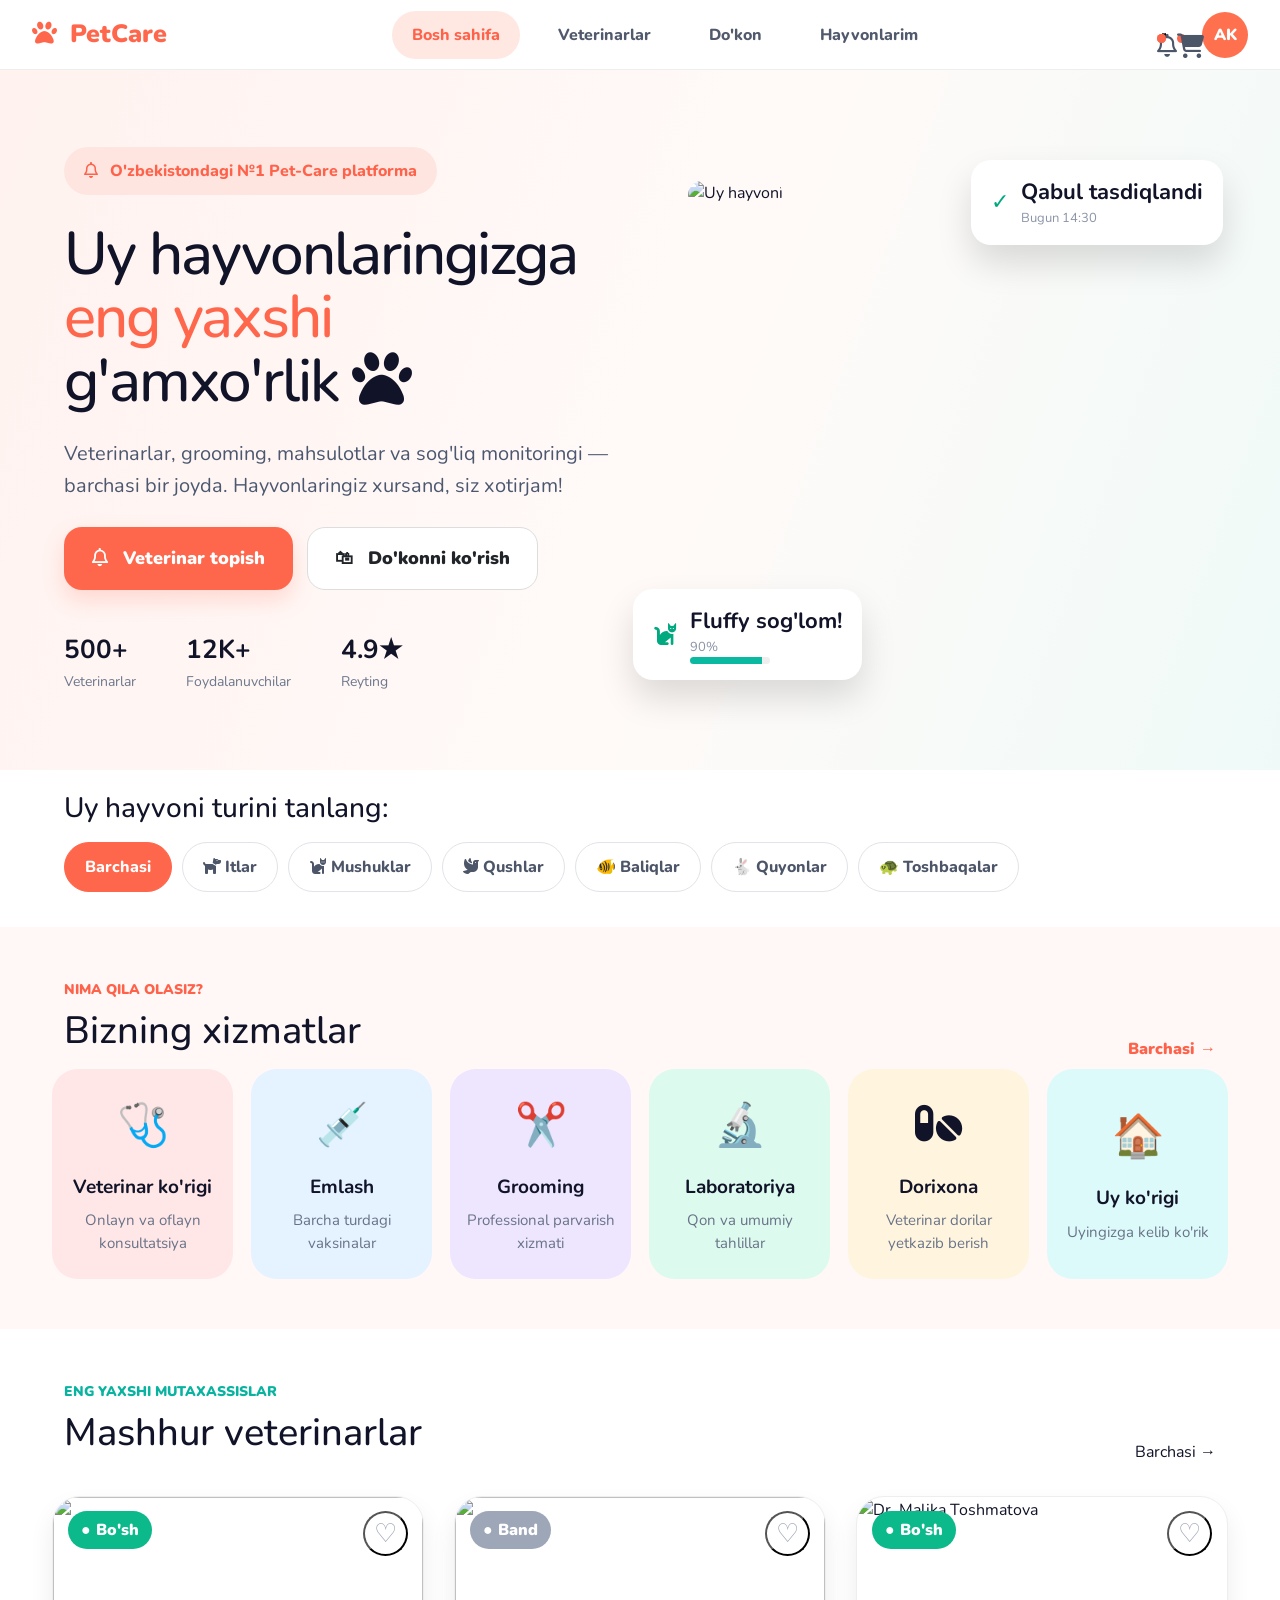
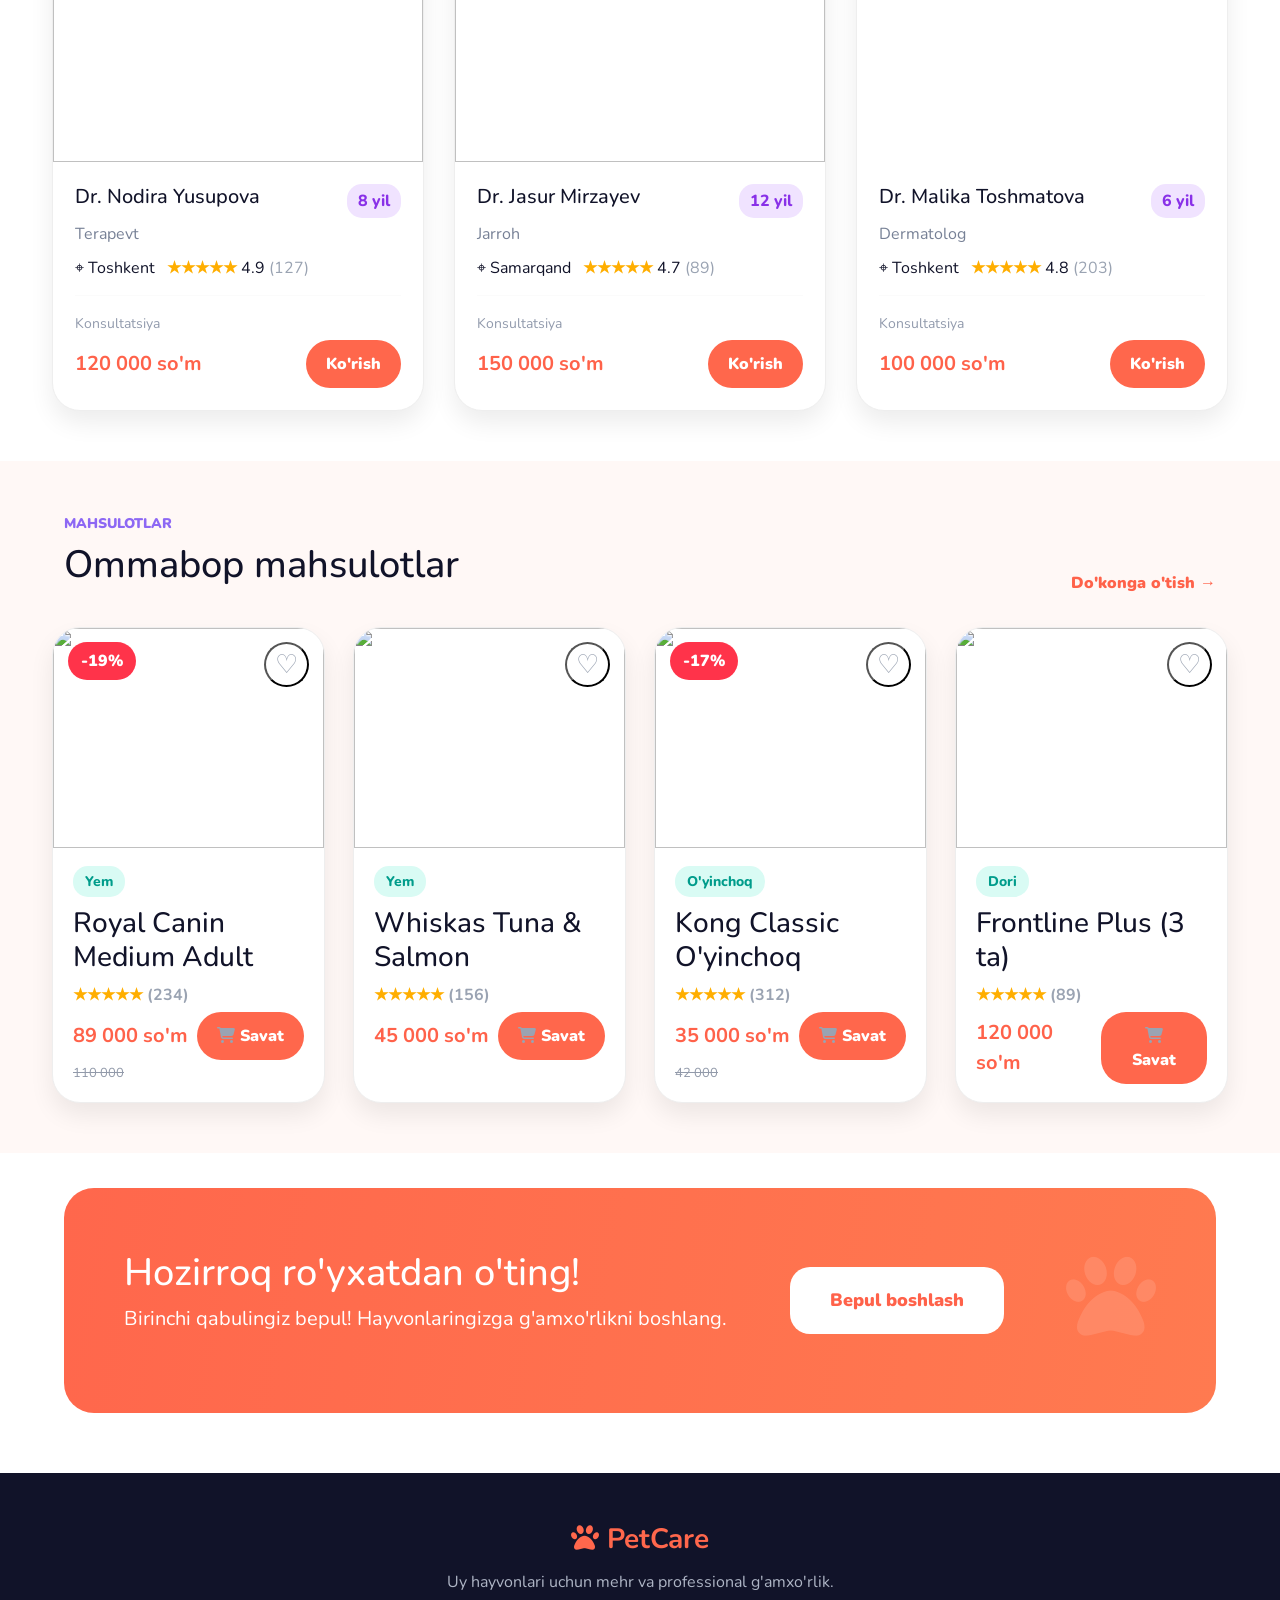
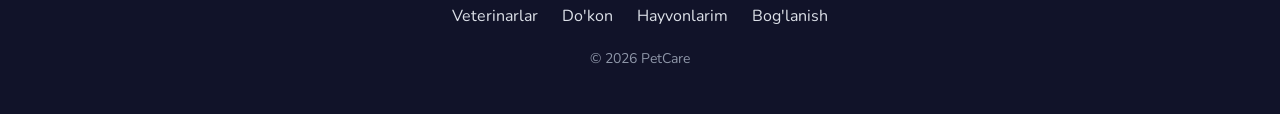
==== index.html @ 6c160ccd "Birinchi versiya" ====
<!doctype html>
<html lang="uz">
  <head>
    <meta charset="UTF-8" />
    <meta name="viewport" content="width=device-width,initial-scale=1.0" />
    <title>PetCare</title>
    <link rel="preconnect" href="https://fonts.googleapis.com" />
    <link rel="preconnect" href="https://fonts.gstatic.com" crossorigin />
    <link
      href="https://fonts.googleapis.com/css2?family=Nunito:wght@400;600;700;800;900&display=swap"
      rel="stylesheet"
    />
    <link href="https://cdn.jsdelivr.net/npm/bootstrap@5.3.3/dist/css/bootstrap.min.css" rel="stylesheet"><link rel="stylesheet" href="style.css" />
    <link rel="stylesheet" href="https://cdnjs.cloudflare.com/ajax/libs/font-awesome/6.5.1/css/all.min.css">
</head>
  <body>
    <header class="navbar">
      <a class="logo" href="index.html"><i class="fa-solid fa-paw" aria-hidden="true"></i> <span>PetCare</span></a>
      <nav>
        <a class="active" href="index.html">Bosh sahifa</a>
        <a href="vets.html">Veterinarlar</a>
        <a href="shop.html">Do'kon</a>
        <a href="pets.html">Hayvonlarim</a>
      </nav>
      <div class="nav-actions">
        <button id="notify" class="icon"><i class="fa-regular fa-bell" aria-hidden="true"></i><i></i></button>
        <a class="icon" href="cart.html"><i class="fa-solid fa-cart-shopping" aria-hidden="true"></i></a>
        <a class="avatar" href="profile.html">AK</a>
      </div>
    </header>

    <section class="hero">
      <div class="hero-text">
        <div class="eyebrow">
          <i class="fa-regular fa-bell" aria-hidden="true"></i> &nbsp; O'zbekistondagi №1 Pet-Care platforma
        </div>
        <h1>
          Uy hayvonlaringizga<br /><span>eng yaxshi</span><br />g'amxo'rlik <i class="fa-solid fa-paw" aria-hidden="true"></i>
        </h1>
        <p>
          Veterinarlar, grooming, mahsulotlar va sog'liq monitoringi — barchasi
          bir joyda. Hayvonlaringiz xursand, siz xotirjam!
        </p>
        <div class="buttons">
          <a class="btn primary" href="vets.html"><i class="fa-regular fa-bell" aria-hidden="true"></i> &nbsp; Veterinar topish</a
          ><a class="btn secondary" href="shop.html"
            >🛍 &nbsp; Do'konni ko'rish</a
          >
        </div>
        <div class="stats">
          <div><b>500+</b><small>Veterinarlar</small></div>
          <div><b>12K+</b><small>Foydalanuvchilar</small></div>
          <div><b>4.9★</b><small>Reyting</small></div>
        </div>
      </div>
      <div class="hero-photo">
        <img
          src="https://images.unsplash.com/photo-1558788353-f76d92427f16?auto=format&fit=crop&w=900&q=85"
          alt="Uy hayvoni"
        />
        <div class="float top">
          ✓
          <div><b>Qabul tasdiqlandi</b><small>Bugun 14:30</small></div>
        </div>
        <div class="float bottom">
          <i class="fa-solid fa-cat" aria-hidden="true"></i>
          <div>
            <b>Fluffy sog'lom!</b><small>90%</small
            ><span class="progress"></span>
          </div>
        </div>
      </div>
    </section>

    <section class="types">
      <h3>Uy hayvoni turini tanlang:</h3>
      <div class="type-list">
        <button class="type active">Barchasi</button
        ><button class="type"><i class="fa-solid fa-dog" aria-hidden="true"></i> Itlar</button
        ><button class="type"><i class="fa-solid fa-cat" aria-hidden="true"></i> Mushuklar</button
        ><button class="type"><i class="fa-solid fa-dove" aria-hidden="true"></i> Qushlar</button
        ><button class="type">🐠 Baliqlar</button
        ><button class="type">🐇 Quyonlar</button
        ><button class="type">🐢 Toshbaqalar</button>
      </div>
    </section>

    <section class="section soft">
      <div class="head">
        <div>
          <label>NIMA QILA OLASIZ?</label>
          <h2>Bizning xizmatlar</h2>
        </div>
        <a href="services.html">Barchasi →</a>
      </div>
      <div class="services row g-4 gap-4">
        <a class="service s1 col-12 col-sm-6 col-lg-4 col-xl-2 p-5" href="vets.html"
          ><span>🩺</span><b>Veterinar ko'rigi</b
          ><small>Onlayn va oflayn<br />konsultatsiya</small></a
        >
        <a class="service s2 col-12 col-sm-6 col-lg-4 col-xl-2 p-5 " href="vaccines.html"
          ><span>💉</span><b>Emlash</b
          ><small>Barcha turdagi<br />vaksinalar</small></a
        >
        <a class="service s3 col-12 col-sm-6 col-lg-4 col-xl-2 p-5" href="grooming.html"
          ><span>✂️</span><b>Grooming</b
          ><small>Professional parvarish<br />xizmati</small></a
        >
        <a class="service s4 col-12 col-sm-6 col-lg-4 col-xl-2 p-5" href="lab.html"
          ><span>🔬</span><b>Laboratoriya</b
          ><small>Qon va umumiy<br />tahlillar</small></a
        >
        <a class="service s5 col-12 col-sm-6 col-lg-4 col-xl-2 p-5" href="pharmacy.html"
          ><span><i class="fa-solid fa-pills" aria-hidden="true"></i></span><b>Dorixona</b
          ><small>Veterinar dorilar<br />yetkazib berish</small></a
        >
        <a class="service s6 col-12 col-sm-6 col-lg-4 col-xl-2 p-5" href="home-vet.html"
          ><span>🏠</span><b>Uy ko'rigi</b
          ><small>Uyingizga kelib ko'rik</small></a
        >
      </div>
    </section>

    <section class="section">
      <div class="head">
        <div>
          <label class="teal">ENG YAXSHI MUTAXASSISLAR</label>
          <h2>Mashhur veterinarlar</h2>
        </div>
        <div class="head-right">
          <a href="vets.html">Barchasi →</a>
        </div>
      </div>
      <div class="vets row gap-4">
        <article class="vet col-12 col-md-6 col-xl-4">
          <div class="pic">
            <img
              src="https://images.unsplash.com/photo-1559839734-2b71ea197ec2?auto=format&fit=crop&w=800&q=80"
            /><em>● Bo'sh</em><button class="heart">♡</button>
          </div>
          <div class="body">
            <div class="name">
              <h3>Dr. Nodira Yusupova</h3>
              <span>8 yil</span>
            </div>
            <p>Terapevt</p>
            <div>⌖ Toshkent &nbsp; <strong>★★★★★</strong> 4.9 <i>(127)</i></div>
            <hr />
            <small>Konsultatsiya</small>
            <div class="price">
              <b>120 000 so'm</b><a href="vets.html">Ko'rish</a>
            </div>
          </div>
        </article>
        <article class="vet col-12 col-md-6 col-xl-4">
          <div class="pic">
            <img
              src="https://images.unsplash.com/photo-1612349317150-e413f6a5b16d?auto=format&fit=crop&w=800&q=80"
            /><em class="busy">● Band</em><button class="heart">♡</button>
          </div>
          <div class="body">
            <div class="name">
              <h3>Dr. Jasur Mirzayev</h3>
              <span>12 yil</span>
            </div>
            <p>Jarroh</p>
            <div>⌖ Samarqand &nbsp; <strong>★★★★★</strong> 4.7 <i>(89)</i></div>
            <hr />
            <small>Konsultatsiya</small>
            <div class="price">
              <b>150 000 so'm</b><a href="vets.html">Ko'rish</a>
            </div>
          </div>
        </article>
        <article class="vet col-12 col-md-6 col-xl-4">
    <div class="pic">
        <img
            src="https://images.unsplash.com/photo-1594824476967-48c8b964273f?auto=format&fit=crop&w=800&q=80"
            alt="Dr. Malika Toshmatova"
        />

        <em>● Bo'sh</em>
        <button class="heart">♡</button>
    </div>

    <div class="body">
        <div class="name">
            <h3>Dr. Malika Toshmatova</h3>
            <span>6 yil</span>
        </div>

        <p>Dermatolog</p>

        <div>
            ⌖ Toshkent &nbsp;
            <strong>★★★★★</strong>
            4.8 <i>(203)</i>
        </div>

        <hr />

        <small>Konsultatsiya</small>

        <div class="price">
            <b>100 000 so'm</b>
            <a href="vets.html">Ko'rish</a>
        </div>
    </div>
</article>
    </section>

    <section class="section soft">
      <div class="head">
        <div>
          <label class="purple">MAHSULOTLAR</label>
          <h2>Ommabop mahsulotlar</h2>
        </div>
        <a href="shop.html">Do'konga o'tish →</a>
      </div>
      <div class="products row ">
        <article class=" product col-12 col-sm-6 col-lg-4 col-xl-3 ">
          <div class="prod-img">
            <img
              src="https://images.unsplash.com/photo-1589924691995-400dc9ecc119?auto=format&fit=crop&w=700&q=80"
            /><em>-19%</em><button class="heart">♡</button>
          </div>
          <div class="prod-body">
            <label>Yem</label>
            <h3>Royal Canin Medium Adult</h3>
            <strong>★★★★★ <i>(234)</i></strong>
            <div class="price">
              <b>89 000 so'm</b
              ><button
                class="add"
                data-name="Royal Canin Medium Adult"
                data-price="89000"
              >
                <i class="fa-solid fa-cart-shopping" aria-hidden="true"></i> Savat
              </button>
            </div>
            <del>110 000</del>
          </div>
        </article>
        <article class="product col-12 col-sm-6 col-lg-4 col-xl-3">
          <div class="prod-img">
            <img
              src="https://images.unsplash.com/photo-1558788353-f76d92427f16?auto=format&fit=crop&w=700&q=80"
            /><button class="heart">♡</button>
          </div>
          <div class="prod-body">
            <label>Yem</label>
            <h3>Whiskas Tuna & Salmon</h3>
            <strong>★★★★★ <i>(156)</i></strong>
            <div class="price">
              <b>45 000 so'm</b
              ><button
                class="add"
                data-name="Whiskas Tuna & Salmon"
                data-price="45000"
              >
                <i class="fa-solid fa-cart-shopping" aria-hidden="true"></i> Savat
              </button>
            </div>
          </div>
        </article>
        <article class="product col-12 col-sm-6 col-lg-4 col-xl-3">
          <div class="prod-img">
            <img
              src="https://images.unsplash.com/photo-1519052537078-e6302a4968d4?auto=format&fit=crop&w=700&q=80"
            /><em>-17%</em><button class="heart">♡</button>
          </div>
          <div class="prod-body">
            <label>O'yinchoq</label>
            <h3>Kong Classic O'yinchoq</h3>
            <strong>★★★★★ <i>(312)</i></strong>
            <div class="price">
              <b>35 000 so'm</b
              ><button
                class="add"
                data-name="Kong Classic O'yinchoq"
                data-price="35000"
              >
                <i class="fa-solid fa-cart-shopping" aria-hidden="true"></i> Savat
              </button>
            </div>
            <del>42 000</del>
          </div>
        </article>
        <article class="product col-12 col-sm-6 col-lg-4 col-xl-3">
          <div class="prod-img">
            <img
              src="https://images.unsplash.com/photo-1585435557343-3b092031a831?auto=format&fit=crop&w=700&q=80"
            /><button class="heart">♡</button>
          </div>
          <div class="prod-body">
            <label>Dori</label>
            <h3>Frontline Plus (3 ta)</h3>
            <strong>★★★★★ <i>(89)</i></strong>
            <div class="price">
              <b>120 000 so'm</b
              ><button
                class="add"
                data-name="Frontline Plus (3 ta)"
                data-price="120000"
              >
                <i class="fa-solid fa-cart-shopping" aria-hidden="true"></i> Savat
              </button>
            </div>
          </div>
        </article>
      </div>
    </section>

    <section class="cta">
      <div>
        <h2>Hozirroq ro'yxatdan o'ting!</h2>
        <p>
          Birinchi qabulingiz bepul! Hayvonlaringizga g'amxo'rlikni boshlang.
        </p>
      </div>
      <a href="register.html">Bepul boshlash</a><span><i class="fa-solid fa-paw" aria-hidden="true"></i></span>
    </section>

    <footer>
      <b><i class="fa-solid fa-paw" aria-hidden="true"></i> PetCare</b>
      <p>Uy hayvonlari uchun mehr va professional g'amxo'rlik.</p>
      <div>
        <a href="vets.html">Veterinarlar</a><a href="shop.html">Do'kon</a
        ><a href="pets.html">Hayvonlarim</a
        ><a href="contact.html">Bog'lanish</a>
      </div>
      <small>© 2026 PetCare</small>
    </footer>
    <div id="toast"></div>
    <script src="script.js"></script>
  <script src="https://cdn.jsdelivr.net/npm/bootstrap@5.3.3/dist/js/bootstrap.bundle.min.js"></script>
</body>
</html>
---- style.css ----
* {
  box-sizing: border-box;
  margin: 0;
  padding: 0
}

html {
  scroll-behavior: smooth
}

body {
  font-family: 'Nunito', sans-serif;
  color: #111329;
  background: #fff
}

a {
  text-decoration: none;
  color: inherit
}

button {
  font-family: inherit;
  cursor: pointer
}

.navbar {
  height: 70px;
  padding: 0 32px;
  display: flex;
  align-items: center;
  justify-content: space-between;
  border-bottom: 1px solid #eee;
  position: sticky;
  top: 0;
  z-index: 20;
  background: #fff
}

.logo {
  font-size: 25px;
  font-weight: 900;
  color: #ff674c
}

.navbar nav {
  display: flex;
  gap: 18px
}

.navbar nav a {
  padding: 12px 20px;
  border-radius: 30px;
  color: #51596c;
  font-weight: 800
}

.navbar nav a:hover,
.navbar nav a.active {
  background: #ffe7e2;
  color: #ff624a
}

.nav-actions {
  display: flex;
  align-items: center;
  gap: 18px
}

.icon {
  font-size: 23px;
  background: none;
  color: #4c5669;
  position: relative
}

.icon i {
  position: absolute;
  width: 9px;
  height: 9px;
  background: #ff674c;
  border-radius: 50%;
  right: -2px;
  top: -1px
}

.avatar {
  width: 46px;
  height: 46px;
  background: #ff704f;
  color: #fff;
  border-radius: 50%;
  display: grid;
  place-items: center;
  font-weight: 900
}

.hero {
  min-height: 700px;
  padding: 65px 5vw;
  display: grid;
  grid-template-columns: 1fr 1fr;
  align-items: center;
  background: linear-gradient(110deg, #fff2ef, #fffaf8 55%, #effaf8)
}

.eyebrow {
  display: inline-block;
  background: #ffe5e0;
  color: #ff624a;
  border-radius: 30px;
  padding: 12px 20px;
  font-weight: 800;
  margin-bottom: 28px
}

.hero h1 {
  font-size: 60px;
  line-height: 1.05;
  letter-spacing: -2px
}

.hero h1 span {
  color: #ff674c
}

.hero p {
  font-size: 20px;
  line-height: 1.6;
  color: #4c5870;
  max-width: 690px;
  margin: 25px 0
}

.buttons {
  display: flex;
  gap: 14px
}

.btn {
  padding: 17px 27px;
  border-radius: 18px;
  font-size: 18px;
  font-weight: 900;
  display: inline-block
}

.primary {
  background: #ff674c;
  color: white;
  box-shadow: 0 10px 22px #ff674c35
}

.secondary {
  background: #fff;
  border: 1px solid #ddd
}

.stats {
  display: flex;
  gap: 50px;
  margin-top: 40px
}

.stats b {
  display: block;
  font-size: 26px
}

.stats small {
  color: #6d778c
}

.hero-photo {
  position: relative;
  width: 480px;
  height: 480px;
  justify-self: center
}

.hero-photo>img {
  width: 100%;
  height: 100%;
  object-fit: cover;
  border-radius: 65px 65px 45px 45px
}

.float {
  position: absolute;
  background: #fff;
  padding: 16px 20px;
  border-radius: 20px;
  box-shadow: 0 18px 35px #0002;
  display: flex;
  gap: 12px;
  align-items: center;
  color: #00a980;
  font-size: 22px
}

.float b,
.float small {
  display: block;
  color: #111329
}

.float small {
  color: #8b94a7;
  font-size: 13px
}

.float.top {
  right: -55px;
  top: -20px
}

.float.bottom {
  left: -55px;
  bottom: -20px
}

.progress {
  display: block;
  width: 80px;
  height: 7px;
  background: linear-gradient(90deg, #0bb9a0 90%, #eee 90%);
  border-radius: 20px
}

.types {
  padding: 22px 5vw 35px
}

.types h3 {
  margin-bottom: 16px
}

.type-list {
  display: flex;
  gap: 10px;
  flex-wrap: wrap
}

.type {
  padding: 12px 20px;
  border: 1px solid #e0e3e8;
  background: #fff;
  border-radius: 28px;
  font-weight: 800;
  color: #4d5669
}

.type.active,
.type:hover {
  background: #ff674c;
  color: #fff;
  border-color: #ff674c
}

.section {
  padding: 50px 5vw
}

.soft {
  background: #fff8f6
}

.head {
  display: flex;
  justify-content: space-between;
  align-items: end;
  margin-bottom: 32px
}

.head label {
  font-weight: 900;
  color: #ff624a;
  font-size: 14px
}

.head label.teal {
  color: #0ab3a0
}

.head label.purple {
  color: #8d68f4
}

.head h2 {
  font-size: 38px;
  margin-top: 7px
}

.head>a {
  color: #ff624a;
  font-weight: 900
}

.services:not(.row) {
  display: grid;
  grid-template-columns: repeat(6, 1fr);
  gap: 20px
}

.service {
  height: 182px;
  border-radius: 30px;
  display: flex;
  flex-direction: column;
  justify-content: center;
  align-items: center;
  text-align: center;
  transition: .2s
}

.service:hover {
  transform: translateY(-5px)
}

.service span {
  font-size: 34px;
  margin-bottom: 12px
}

.service b {
  font-size: 17px
}

.service small {
  color: #697388;
  margin-top: 5px
}

.s1 {
  background: #ffe6e7
}

.s2 {
  background: #e5f2ff
}

.s3 {
  background: #eee5ff
}

.s4 {
  background: #ddfaef
}

.s5 {
  background: #fff5df
}

.s6 {
  background: #ddfafa
}

.vets:not(.row) {
  display: grid;
  grid-template-columns: repeat(3, 1fr);
  gap: 30px
}

.vet,
.product {
  background: #fff;
  border-radius: 28px;
  overflow: hidden;
  border: 1px solid #eee;
  box-shadow: 0 12px 25px #00000013
}

.pic {
  height: 265px;
  position: relative
}

.pic img,
.prod-img img {
  width: 100%;
  height: 100%;
  object-fit: cover
}

.pic em,
.prod-img em {
  position: absolute;
  top: 14px;
  left: 15px;
  background: #0bb98b;
  color: #fff;
  padding: 7px 13px;
  border-radius: 20px;
  font-style: normal;
  font-weight: 900
}

.pic .busy {
  background: #9da7b7
}

.heart {
  position: absolute;
  right: 15px;
  top: 14px;
  width: 45px;
  height: 45px;
  border-radius: 50%;
  background: #fff;
  color: #9aa3b2;
  font-size: 26px
}

.body {
  padding: 22px
}

.name {
  display: flex;
  justify-content: space-between;
  align-items: center
}

.name h3 {
  font-size: 20px
}

.name span {
  background: #f0e3ff;
  color: #8931e8;
  padding: 5px 11px;
  border-radius: 15px;
  font-weight: 800
}

.body p {
  color: #778196;
  margin: 4px 0 10px
}

.body strong,
.product strong {
  color: #ffae00
}

.body i,
.product i {
  color: #9aa3b2;
  font-style: normal
}

.body hr {
  border: 0;
  border-top: 1px solid #eee;
  margin: 15px 0
}

.body small {
  color: #929bad
}

.price {
  display: flex;
  justify-content: space-between;
  align-items: center;
  margin-top: 5px
}

.price b {
  font-size: 20px;
  color: #ff624a
}

.price a,
.add {
  background: #ff674c;
  color: #fff;
  padding: 12px 20px;
  border-radius: 25px;
  font-weight: 900;
  border: 0
}

.products:not(.row) {
  display: grid;
  grid-template-columns: repeat(4, 1fr);
  gap: 28px
}

.prod-img {
  height: 220px;
  position: relative
}

.prod-img em {
  background: #ff334a
}

.prod-body {
  padding: 18px 20px
}

.prod-body>label {
  background: #d9fbf4;
  color: #009c8b;
  padding: 5px 12px;
  border-radius: 15px;
  font-weight: 800;
  font-size: 14px
}

.prod-body h3 {
  margin: 10px 0 8px
}

.prod-body del {
  color: #929aaa;
  font-size: 13px
}

.cta {
  margin: 35px 5vw 60px;
  padding: 45px 60px;
  border-radius: 30px;
  background: linear-gradient(100deg, #ff674c, #ff7a50);
  color: #fff;
  display: flex;
  align-items: center;
  justify-content: space-between;
  overflow: hidden
}

.cta h2 {
  font-size: 38px
}

.cta p {
  font-size: 20px;
  margin-top: 8px
}

.cta a {
  background: #fff;
  color: #ff624a;
  padding: 20px 40px;
  border-radius: 20px;
  font-weight: 900;
  font-size: 18px
}

.cta>span {
  font-size: 90px;
  opacity: .12
}

footer {
  background: #111329;
  color: #fff;
  text-align: center;
  padding: 45px 20px
}

footer>b {
  font-size: 28px;
  color: #ff674c
}

footer p {
  color: #aeb5c5;
  margin: 10px
}

footer a {
  margin: 0 12px;
  color: #dce0e8
}

footer small {
  display: block;
  color: #8e96a8;
  margin-top: 20px
}

#toast {
  position: fixed;
  right: 25px;
  bottom: 25px;
  background: #111329;
  color: #fff;
  padding: 15px 22px;
  border-radius: 14px;
  opacity: 0;
  transform: translateY(15px);
  transition: .2s;
  z-index: 50
}

#toast.show {
  opacity: 1;
  transform: translateY(0)
}

@media(max-width:1050px) {
  .hero {
    grid-template-columns: 1fr
  }

  .hero-photo {
    display: none
  }

  .services {
    grid-template-columns: repeat(3, 1fr)
  }

  .products {
    grid-template-columns: repeat(2, 1fr)
  }
}

@media(max-width:700px) {
  .navbar {
    padding: 0 15px
  }

  .navbar nav {
    display: none
  }

  .hero {
    padding: 45px 20px
  }

  .hero h1 {
    font-size: 43px
  }

  .buttons {
    flex-direction: column
  }

  .stats {
    gap: 20px
  }

  .section {
    padding: 40px 20px
  }

  .services,
  .vets,
  .products {
    grid-template-columns: 1fr
  }

  .head {
    align-items: start;
    flex-direction: column;
    gap: 15px
  }

  .cta {
    margin: 20px;
    padding: 35px 25px;
    display: block
  }

  .cta h2 {
    font-size: 30px
  }

  .cta a {
    display: inline-block;
    margin-top: 20px
  }

  .type-list {
    flex-wrap: nowrap;
    overflow: auto
  }
}

/* Bootstrap 5 + responsive helper layer */
html,
body {
  max-width: 100%;
  overflow-x: hidden;
}

img {
  max-width: 100%;
}

/* Bootstrap-like responsive navigation on small screens */
@media (max-width: 991.98px) {
  .navbar {
    flex-wrap: wrap;
    height: auto;
    min-height: 70px;
    padding: 10px 20px;
    gap: 10px;
  }

  .navbar nav {
    order: 3;
    width: 100%;
    flex-direction: column;
    gap: 4px;
    padding: 8px 0 4px;
  }

  .navbar nav a {
    width: 100%;
    text-align: center;
    padding: 10px 14px;
  }

  .nav-actions {
    margin-left: auto;
  }

  .hero {
    min-height: auto;
  }

  .hero-text {
    width: 100%;
  }

  .hero-photo {
    max-width: 100%;
  }
}

@media (max-width: 767.98px) {
  .navbar {
    padding: 9px 14px;
  }

  .logo {
    font-size: 22px;
  }

  .nav-actions {
    gap: 10px;
  }

  .avatar {
    width: 40px;
    height: 40px;
  }

  .hero h1 {
    font-size: clamp(34px, 9vw, 46px);
    letter-spacing: -1px;
  }

  .hero p {
    font-size: 17px;
  }

  .stats {
    flex-wrap: wrap;
    gap: 18px 28px;
  }

  .section,
  .types {
    padding-left: 15px;
    padding-right: 15px;
  }

  .head h2 {
    font-size: 30px;
  }

  .cta {
    margin-left: 15px;
    margin-right: 15px;
    padding: 30px 22px;
  }

  .cta h2 {
    font-size: 28px;
  }

  .float.top {
    right: 5px;
    top: -12px;
  }

  .float.bottom {
    left: 5px;
    bottom: -12px;
  }

  .filter-row,
  .filters {
    width: 100%;
  }

  .cards,
  .products,
  .pet-grid {
    width: 100%;
  }

  .doctor {
    grid-template-columns: 1fr;
  }

  .doctor img {
    min-height: 280px;
    max-height: 380px;
  }

  .info {
    padding: 25px 20px;
  }

  .info h1 {
    font-size: 30px;
  }

  .cart-item,
  .summary {
    flex-direction: column;
    align-items: stretch;
    gap: 15px;
  }

  .checkout {
    width: 100%;
  }

  footer div {
    display: flex;
    flex-wrap: wrap;
    justify-content: center;
    gap: 8px;
  }

  footer a {
    margin: 0 6px;
  }
}

@media (max-width: 575.98px) {
  .buttons .btn {
    width: 100%;
    text-align: center;
  }

  .search-row {
    width: 100%;
  }

  .search,
  .search-btn {
    height: 54px;
  }

  .products,
  .cards,
  .vets,
  .services {
    grid-template-columns: 1fr !important;
  }

  .p-img {
    height: 210px;
  }

  .photo {
    height: 230px;
  }

  .pet {
    padding: 18px;
  }

  .pet-icon {
    width: 70px;
    height: 70px;
    font-size: 38px;
    flex: 0 0 70px;
  }

  .page h1,
  .top h1 {
    font-size: 32px;
  }
}


/* PetCare final icon layer */
.fa-solid,
.fa-regular {
  line-height: 1;
}

.logo .fa-paw {
  margin-right: 6px;
}

.nav-icon .fa-cart-shopping,
.icon .fa-cart-shopping {
  font-size: 1.05em;
}

.fake-img .fa-solid {
  font-size: 58px;
}

.heart .fa-heart {
  pointer-events: none;
}

/* Kartalar orasini ochish (Bootstrap col ziddiyati bartaraf etilgan) — asl ustunlar soni saqlandi */
.vets.row {
  display: grid !important;
  grid-template-columns: repeat(3, 1fr) !important;
  gap: 30px !important
}

.products.row {
  display: grid !important;
  grid-template-columns: repeat(4, 1fr) !important;
  gap: 28px !important
}

.vets.row>.vet,
.products.row>.product {
  width: 100% !important;
  max-width: 100% !important;
  padding: 0 !important;
  margin: 0 !important
}

@media(max-width:1050px) {
  .vets.row {
    grid-template-columns: repeat(2, 1fr) !important
  }

  .products.row {
    grid-template-columns: repeat(2, 1fr) !important
  }
}

@media(max-width:700px) {

  .vets.row,
  .products.row {
    grid-template-columns: 1fr !important
  }
}

/* Xizmatlar: hammasi 1 qatorda, kartalar kattalashtirildi, orasi ochiq */
.services.row {
  display: grid !important;
  grid-template-columns: repeat(6, 1fr) !important;
  gap: 18px !important
}

.services.row>.service {
  width: 100% !important;
  max-width: 100% !important;
  height: 210px !important;
  padding: 26px 16px !important;
  margin: 0 !important;
  border-radius: 26px !important
}

.services.row>.service span {
  font-size: 42px !important;
  margin-bottom: 16px !important
}

.services.row>.service b {
  font-size: 19px !important
}

.services.row>.service small {
  font-size: 15px !important;
  margin-top: 8px !important
}

@media(max-width:1100px) {
  .services.row {
    grid-template-columns: repeat(3, 1fr) !important
  }
}

@media(max-width:700px) {
  .services.row {
    grid-template-columns: repeat(2, 1fr) !important;
    gap: 14px !important
  }

  .services.row>.service {
    height: 180px !important;
    padding: 20px 12px !important
  }
}

@media(max-width:420px) {
  .services.row {
    grid-template-columns: 1fr !important
  }
}
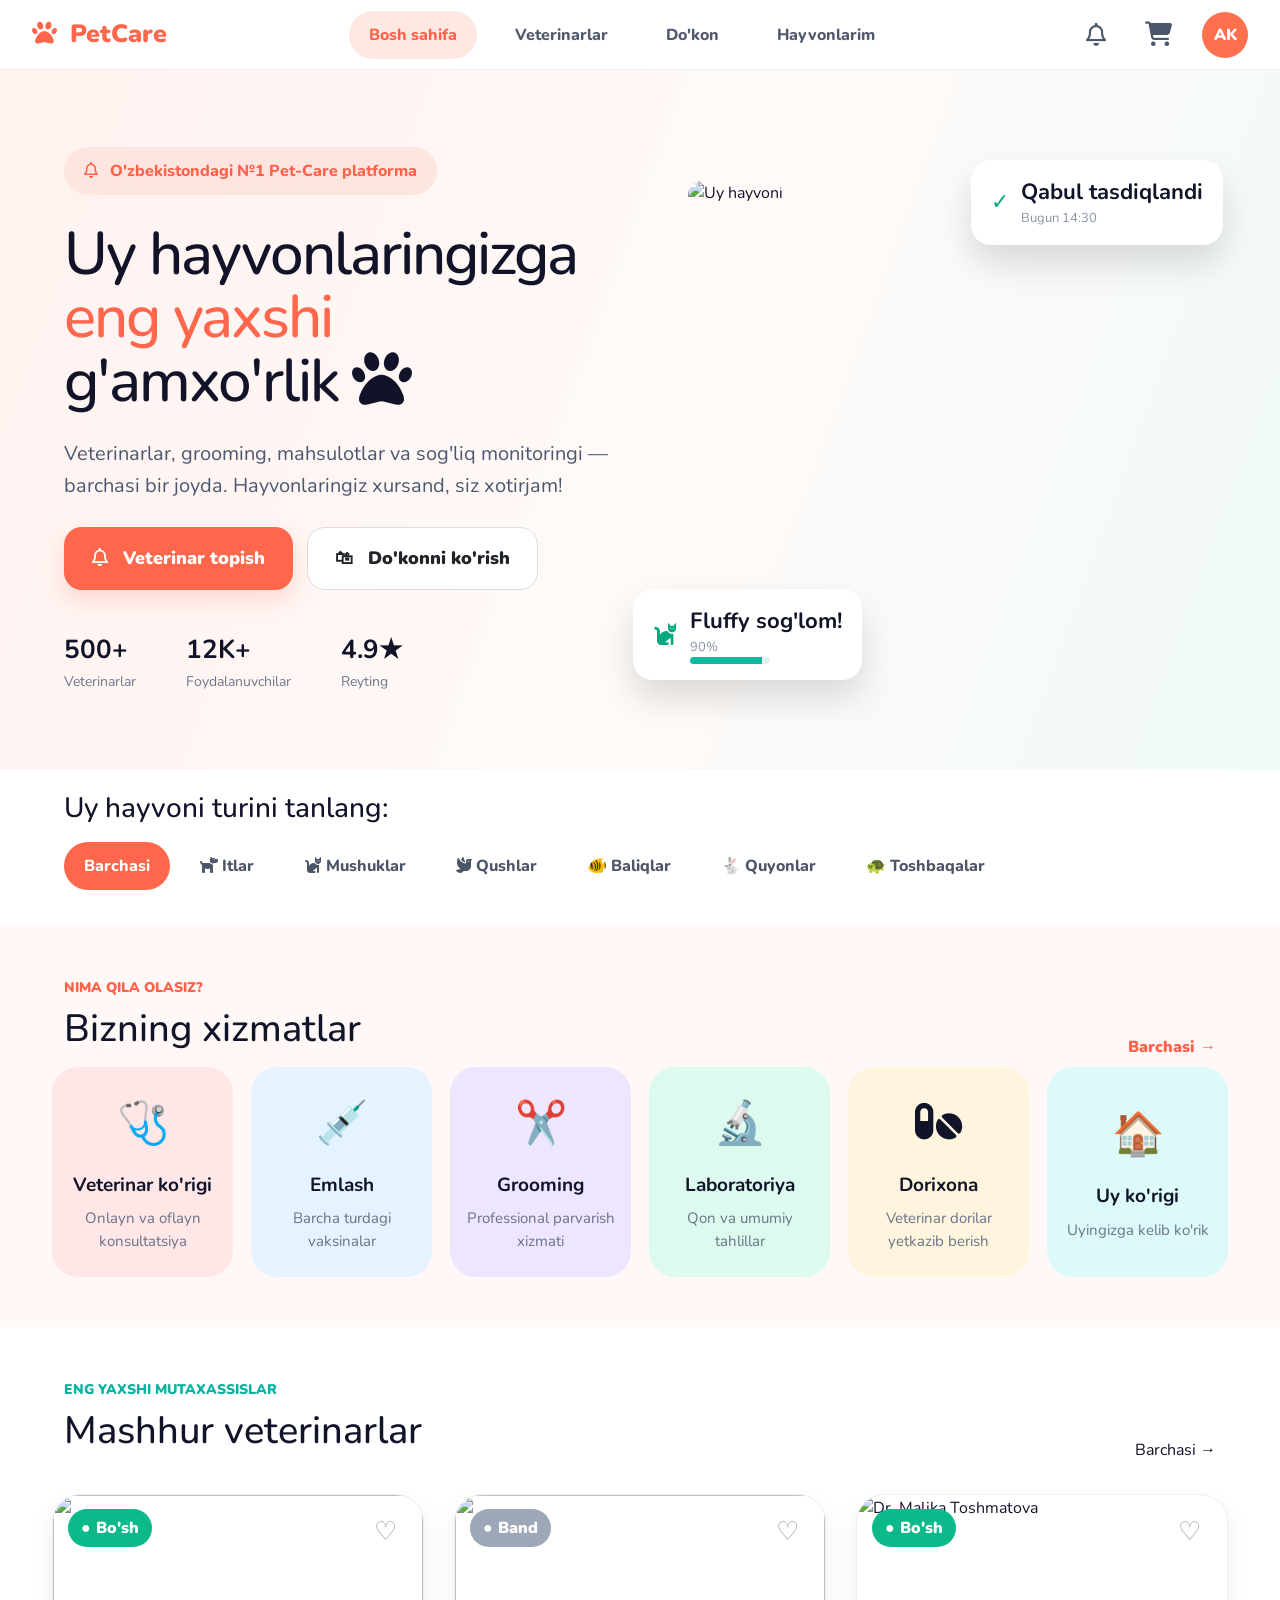
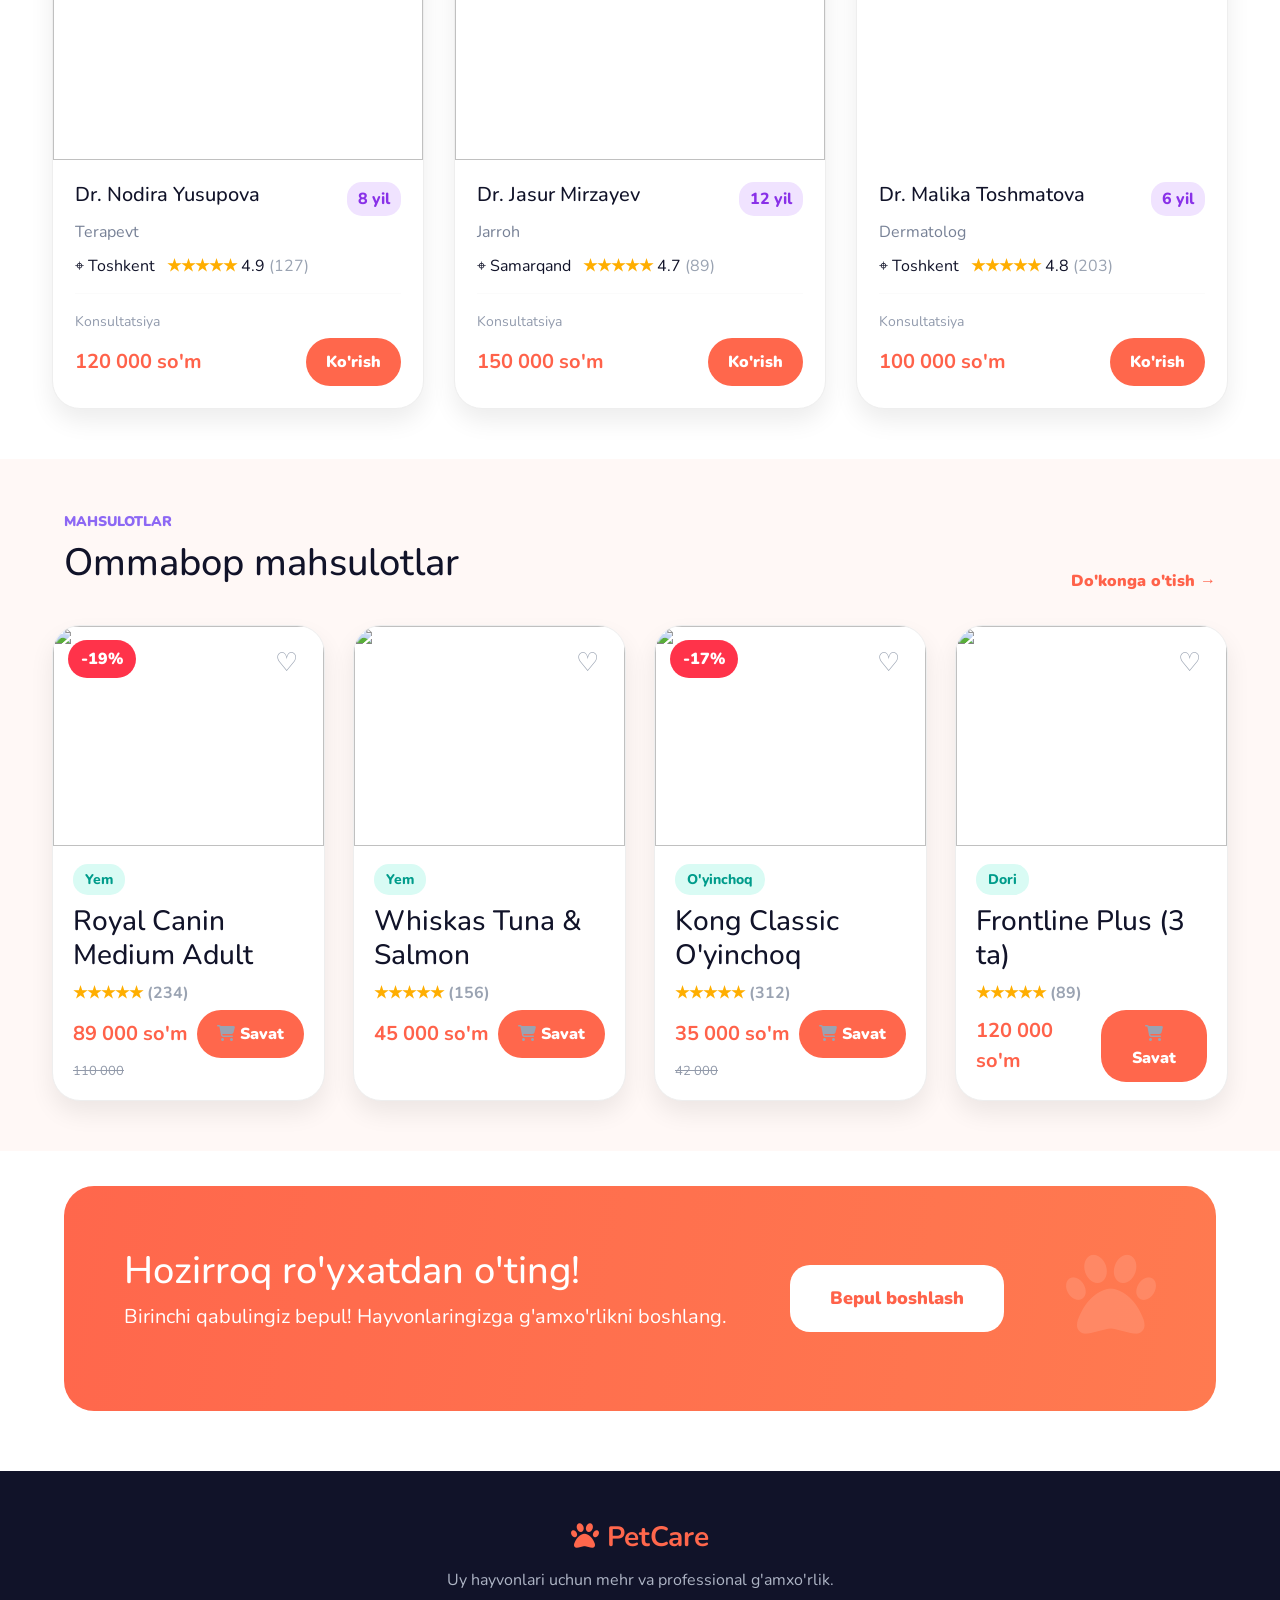
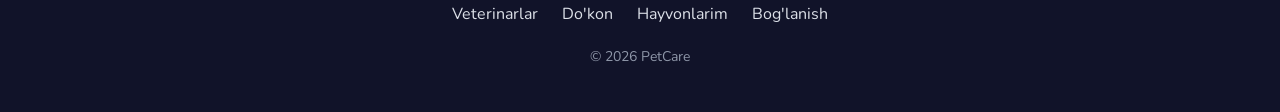
==== commit bee46094: "Kotaq" ====
--- a/index.html
+++ b/index.html
@@ -16,14 +16,14 @@
   <body>
     <header class="navbar">
       <a class="logo" href="index.html"><i class="fa-solid fa-paw" aria-hidden="true"></i> <span>PetCare</span></a>
-      <nav>
+      <input type="checkbox" id="nav-toggle" class="nav-toggle" aria-hidden="true"><label for="nav-toggle" class="hamburger" aria-label="Menyu"><span></span><span></span><span></span></label><nav>
         <a class="active" href="index.html">Bosh sahifa</a>
         <a href="vets.html">Veterinarlar</a>
         <a href="shop.html">Do'kon</a>
         <a href="pets.html">Hayvonlarim</a>
       </nav>
       <div class="nav-actions">
-        <button id="notify" class="icon"><i class="fa-regular fa-bell" aria-hidden="true"></i><i></i></button>
+        <button id="notify" class="icon"><i class="fa-regular fa-bell" aria-hidden="true"></i></button>
         <a class="icon" href="cart.html"><i class="fa-solid fa-cart-shopping" aria-hidden="true"></i></a>
         <a class="avatar" href="profile.html">AK</a>
       </div>
@@ -332,7 +332,5 @@
       <small>© 2026 PetCare</small>
     </footer>
     <div id="toast"></div>
-    <script src="script.js"></script>
-  <script src="https://cdn.jsdelivr.net/npm/bootstrap@5.3.3/dist/js/bootstrap.bundle.min.js"></script>
 </body>
 </html>
--- a/style.css
+++ b/style.css
@@ -1,1010 +1,107 @@
-* {
-  box-sizing: border-box;
-  margin: 0;
-  padding: 0
-}
-
-html {
-  scroll-behavior: smooth
-}
-
-body {
-  font-family: 'Nunito', sans-serif;
-  color: #111329;
-  background: #fff
-}
-
-a {
-  text-decoration: none;
-  color: inherit
-}
-
-button {
-  font-family: inherit;
-  cursor: pointer
-}
-
-.navbar {
-  height: 70px;
-  padding: 0 32px;
-  display: flex;
-  align-items: center;
-  justify-content: space-between;
-  border-bottom: 1px solid #eee;
-  position: sticky;
-  top: 0;
-  z-index: 20;
-  background: #fff
-}
-
-.logo {
-  font-size: 25px;
-  font-weight: 900;
-  color: #ff674c
-}
-
-.navbar nav {
-  display: flex;
-  gap: 18px
-}
-
-.navbar nav a {
-  padding: 12px 20px;
-  border-radius: 30px;
-  color: #51596c;
-  font-weight: 800
-}
-
-.navbar nav a:hover,
-.navbar nav a.active {
-  background: #ffe7e2;
-  color: #ff624a
-}
-
-.nav-actions {
-  display: flex;
-  align-items: center;
-  gap: 18px
-}
-
-.icon {
-  font-size: 23px;
-  background: none;
-  color: #4c5669;
-  position: relative
-}
-
-.icon i {
-  position: absolute;
-  width: 9px;
-  height: 9px;
-  background: #ff674c;
-  border-radius: 50%;
-  right: -2px;
-  top: -1px
-}
-
-.avatar {
-  width: 46px;
-  height: 46px;
-  background: #ff704f;
-  color: #fff;
-  border-radius: 50%;
-  display: grid;
-  place-items: center;
-  font-weight: 900
-}
-
-.hero {
-  min-height: 700px;
-  padding: 65px 5vw;
-  display: grid;
-  grid-template-columns: 1fr 1fr;
-  align-items: center;
-  background: linear-gradient(110deg, #fff2ef, #fffaf8 55%, #effaf8)
-}
-
-.eyebrow {
-  display: inline-block;
-  background: #ffe5e0;
-  color: #ff624a;
-  border-radius: 30px;
-  padding: 12px 20px;
-  font-weight: 800;
-  margin-bottom: 28px
-}
-
-.hero h1 {
-  font-size: 60px;
-  line-height: 1.05;
-  letter-spacing: -2px
-}
-
-.hero h1 span {
-  color: #ff674c
-}
-
-.hero p {
-  font-size: 20px;
-  line-height: 1.6;
-  color: #4c5870;
-  max-width: 690px;
-  margin: 25px 0
-}
-
-.buttons {
-  display: flex;
-  gap: 14px
-}
-
-.btn {
-  padding: 17px 27px;
-  border-radius: 18px;
-  font-size: 18px;
-  font-weight: 900;
-  display: inline-block
-}
-
-.primary {
-  background: #ff674c;
-  color: white;
-  box-shadow: 0 10px 22px #ff674c35
-}
-
-.secondary {
-  background: #fff;
-  border: 1px solid #ddd
-}
-
-.stats {
-  display: flex;
-  gap: 50px;
-  margin-top: 40px
-}
-
-.stats b {
-  display: block;
-  font-size: 26px
-}
-
-.stats small {
-  color: #6d778c
-}
-
-.hero-photo {
-  position: relative;
-  width: 480px;
-  height: 480px;
-  justify-self: center
-}
-
-.hero-photo>img {
-  width: 100%;
-  height: 100%;
-  object-fit: cover;
-  border-radius: 65px 65px 45px 45px
-}
-
-.float {
-  position: absolute;
-  background: #fff;
-  padding: 16px 20px;
-  border-radius: 20px;
-  box-shadow: 0 18px 35px #0002;
-  display: flex;
-  gap: 12px;
-  align-items: center;
-  color: #00a980;
-  font-size: 22px
-}
-
-.float b,
-.float small {
-  display: block;
-  color: #111329
-}
-
-.float small {
-  color: #8b94a7;
-  font-size: 13px
-}
-
-.float.top {
-  right: -55px;
-  top: -20px
-}
-
-.float.bottom {
-  left: -55px;
-  bottom: -20px
-}
-
-.progress {
-  display: block;
-  width: 80px;
-  height: 7px;
-  background: linear-gradient(90deg, #0bb9a0 90%, #eee 90%);
-  border-radius: 20px
-}
-
-.types {
-  padding: 22px 5vw 35px
-}
-
-.types h3 {
-  margin-bottom: 16px
-}
-
-.type-list {
-  display: flex;
-  gap: 10px;
-  flex-wrap: wrap
-}
-
-.type {
-  padding: 12px 20px;
-  border: 1px solid #e0e3e8;
-  background: #fff;
-  border-radius: 28px;
-  font-weight: 800;
-  color: #4d5669
-}
-
-.type.active,
-.type:hover {
-  background: #ff674c;
-  color: #fff;
-  border-color: #ff674c
-}
-
-.section {
-  padding: 50px 5vw
-}
-
-.soft {
-  background: #fff8f6
-}
-
-.head {
-  display: flex;
-  justify-content: space-between;
-  align-items: end;
-  margin-bottom: 32px
-}
-
-.head label {
-  font-weight: 900;
-  color: #ff624a;
-  font-size: 14px
-}
-
-.head label.teal {
-  color: #0ab3a0
-}
-
-.head label.purple {
-  color: #8d68f4
-}
-
-.head h2 {
-  font-size: 38px;
-  margin-top: 7px
-}
-
-.head>a {
-  color: #ff624a;
-  font-weight: 900
-}
-
-.services:not(.row) {
-  display: grid;
-  grid-template-columns: repeat(6, 1fr);
-  gap: 20px
-}
-
-.service {
-  height: 182px;
-  border-radius: 30px;
-  display: flex;
-  flex-direction: column;
-  justify-content: center;
-  align-items: center;
-  text-align: center;
-  transition: .2s
-}
-
-.service:hover {
-  transform: translateY(-5px)
-}
-
-.service span {
-  font-size: 34px;
-  margin-bottom: 12px
-}
-
-.service b {
-  font-size: 17px
-}
-
-.service small {
-  color: #697388;
-  margin-top: 5px
-}
-
-.s1 {
-  background: #ffe6e7
-}
-
-.s2 {
-  background: #e5f2ff
-}
-
-.s3 {
-  background: #eee5ff
-}
-
-.s4 {
-  background: #ddfaef
-}
-
-.s5 {
-  background: #fff5df
-}
-
-.s6 {
-  background: #ddfafa
-}
-
-.vets:not(.row) {
-  display: grid;
-  grid-template-columns: repeat(3, 1fr);
-  gap: 30px
-}
-
-.vet,
-.product {
-  background: #fff;
-  border-radius: 28px;
-  overflow: hidden;
-  border: 1px solid #eee;
-  box-shadow: 0 12px 25px #00000013
-}
-
-.pic {
-  height: 265px;
-  position: relative
-}
-
-.pic img,
-.prod-img img {
-  width: 100%;
-  height: 100%;
-  object-fit: cover
-}
-
-.pic em,
-.prod-img em {
-  position: absolute;
-  top: 14px;
-  left: 15px;
-  background: #0bb98b;
-  color: #fff;
-  padding: 7px 13px;
-  border-radius: 20px;
-  font-style: normal;
-  font-weight: 900
-}
-
-.pic .busy {
-  background: #9da7b7
-}
-
-.heart {
-  position: absolute;
-  right: 15px;
-  top: 14px;
-  width: 45px;
-  height: 45px;
-  border-radius: 50%;
-  background: #fff;
-  color: #9aa3b2;
-  font-size: 26px
-}
-
-.body {
-  padding: 22px
-}
-
-.name {
-  display: flex;
-  justify-content: space-between;
-  align-items: center
-}
-
-.name h3 {
-  font-size: 20px
-}
-
-.name span {
-  background: #f0e3ff;
-  color: #8931e8;
-  padding: 5px 11px;
-  border-radius: 15px;
-  font-weight: 800
-}
-
-.body p {
-  color: #778196;
-  margin: 4px 0 10px
-}
-
-.body strong,
-.product strong {
-  color: #ffae00
-}
-
-.body i,
-.product i {
-  color: #9aa3b2;
-  font-style: normal
-}
-
-.body hr {
-  border: 0;
-  border-top: 1px solid #eee;
-  margin: 15px 0
-}
-
-.body small {
-  color: #929bad
-}
-
-.price {
-  display: flex;
-  justify-content: space-between;
-  align-items: center;
-  margin-top: 5px
-}
-
-.price b {
-  font-size: 20px;
-  color: #ff624a
-}
-
-.price a,
-.add {
-  background: #ff674c;
-  color: #fff;
-  padding: 12px 20px;
-  border-radius: 25px;
-  font-weight: 900;
-  border: 0
-}
-
-.products:not(.row) {
-  display: grid;
-  grid-template-columns: repeat(4, 1fr);
-  gap: 28px
-}
-
-.prod-img {
-  height: 220px;
-  position: relative
-}
-
-.prod-img em {
-  background: #ff334a
-}
-
-.prod-body {
-  padding: 18px 20px
-}
-
-.prod-body>label {
-  background: #d9fbf4;
-  color: #009c8b;
-  padding: 5px 12px;
-  border-radius: 15px;
-  font-weight: 800;
-  font-size: 14px
-}
-
-.prod-body h3 {
-  margin: 10px 0 8px
-}
-
-.prod-body del {
-  color: #929aaa;
-  font-size: 13px
-}
-
-.cta {
-  margin: 35px 5vw 60px;
-  padding: 45px 60px;
-  border-radius: 30px;
-  background: linear-gradient(100deg, #ff674c, #ff7a50);
-  color: #fff;
-  display: flex;
-  align-items: center;
-  justify-content: space-between;
-  overflow: hidden
-}
-
-.cta h2 {
-  font-size: 38px
-}
-
-.cta p {
-  font-size: 20px;
-  margin-top: 8px
-}
-
-.cta a {
-  background: #fff;
-  color: #ff624a;
-  padding: 20px 40px;
-  border-radius: 20px;
-  font-weight: 900;
-  font-size: 18px
-}
-
-.cta>span {
-  font-size: 90px;
-  opacity: .12
-}
-
-footer {
-  background: #111329;
-  color: #fff;
-  text-align: center;
-  padding: 45px 20px
-}
-
-footer>b {
-  font-size: 28px;
-  color: #ff674c
-}
-
-footer p {
-  color: #aeb5c5;
-  margin: 10px
-}
-
-footer a {
-  margin: 0 12px;
-  color: #dce0e8
-}
-
-footer small {
-  display: block;
-  color: #8e96a8;
-  margin-top: 20px
-}
-
-#toast {
-  position: fixed;
-  right: 25px;
-  bottom: 25px;
-  background: #111329;
-  color: #fff;
-  padding: 15px 22px;
-  border-radius: 14px;
-  opacity: 0;
-  transform: translateY(15px);
-  transition: .2s;
-  z-index: 50
-}
-
-#toast.show {
-  opacity: 1;
-  transform: translateY(0)
-}
-
-@media(max-width:1050px) {
-  .hero {
-    grid-template-columns: 1fr
-  }
-
-  .hero-photo {
-    display: none
-  }
-
-  .services {
-    grid-template-columns: repeat(3, 1fr)
-  }
-
-  .products {
-    grid-template-columns: repeat(2, 1fr)
-  }
-}
-
-@media(max-width:700px) {
-  .navbar {
-    padding: 0 15px
-  }
-
-  .navbar nav {
-    display: none
-  }
-
-  .hero {
-    padding: 45px 20px
-  }
-
-  .hero h1 {
-    font-size: 43px
-  }
-
-  .buttons {
-    flex-direction: column
-  }
-
-  .stats {
-    gap: 20px
-  }
-
-  .section {
-    padding: 40px 20px
-  }
-
-  .services,
-  .vets,
-  .products {
-    grid-template-columns: 1fr
-  }
-
-  .head {
-    align-items: start;
-    flex-direction: column;
-    gap: 15px
-  }
-
-  .cta {
-    margin: 20px;
-    padding: 35px 25px;
-    display: block
-  }
-
-  .cta h2 {
-    font-size: 30px
-  }
-
-  .cta a {
-    display: inline-block;
-    margin-top: 20px
-  }
-
-  .type-list {
-    flex-wrap: nowrap;
-    overflow: auto
-  }
-}
+*{box-sizing:border-box;margin:0;padding:0}html{scroll-behavior:smooth}body{font-family:'Nunito',sans-serif;color:#111329;background:#fff}a{text-decoration:none;color:inherit}button{font-family:inherit;cursor:pointer}.navbar{height:70px;padding:0 32px;display:flex;align-items:center;justify-content:space-between;border-bottom:1px solid #eee;position:sticky;top:0;z-index:20;background:#fff}.logo{font-size:25px;font-weight:900;color:#ff674c}.navbar nav{display:flex;gap:18px}.navbar nav a{padding:12px 20px;border-radius:30px;color:#51596c;font-weight:800}.navbar nav a:hover,.navbar nav a.active{background:#ffe7e2;color:#ff624a}.nav-actions{display:flex;align-items:center;gap:18px}.icon{font-size:23px;background:none;color:#4c5669;position:relative}.avatar{width:46px;height:46px;background:#ff704f;color:#fff;border-radius:50%;display:grid;place-items:center;font-weight:900}.hero{min-height:700px;padding:65px 5vw;display:grid;grid-template-columns:1fr 1fr;align-items:center;background:linear-gradient(110deg,#fff2ef,#fffaf8 55%,#effaf8)}.eyebrow{display:inline-block;background:#ffe5e0;color:#ff624a;border-radius:30px;padding:12px 20px;font-weight:800;margin-bottom:28px}.hero h1{font-size:60px;line-height:1.05;letter-spacing:-2px}.hero h1 span{color:#ff674c}.hero p{font-size:20px;line-height:1.6;color:#4c5870;max-width:690px;margin:25px 0}.buttons{display:flex;gap:14px}.btn{padding:17px 27px;border-radius:18px;font-size:18px;font-weight:900;display:inline-block}.primary{background:#ff674c;color:white;box-shadow:0 10px 22px #ff674c35}.secondary{background:#fff;border:1px solid #ddd}.stats{display:flex;gap:50px;margin-top:40px}.stats b{display:block;font-size:26px}.stats small{color:#6d778c}.hero-photo{position:relative;width:480px;height:480px;justify-self:center}.hero-photo>img{width:100%;height:100%;object-fit:cover;border-radius:65px 65px 45px 45px}.float{position:absolute;background:#fff;padding:16px 20px;border-radius:20px;box-shadow:0 18px 35px #0002;display:flex;gap:12px;align-items:center;color:#00a980;font-size:22px}.float b,.float small{display:block;color:#111329}.float small{color:#8b94a7;font-size:13px}.float.top{right:-55px;top:-20px}.float.bottom{left:-55px;bottom:-20px}.progress{display:block;width:80px;height:7px;background:linear-gradient(90deg,#0bb9a0 90%,#eee 90%);border-radius:20px}.types{padding:22px 5vw 35px}.types h3{margin-bottom:16px}.type-list{display:flex;gap:10px;flex-wrap:wrap}.type{padding:12px 20px;border:1px solid #e0e3e8;background:#fff;border-radius:28px;font-weight:800;color:#4d5669}.type.active,.type:hover{background:#ff674c;color:#fff;border-color:#ff674c}.section{padding:50px 5vw}.soft{background:#fff8f6}.head{display:flex;justify-content:space-between;align-items:end;margin-bottom:32px}.head label{font-weight:900;color:#ff624a;font-size:14px}.head label.teal{color:#0ab3a0}.head label.purple{color:#8d68f4}.head h2{font-size:38px;margin-top:7px}.head>a{color:#ff624a;font-weight:900}.services:not(.row){display:grid;grid-template-columns:repeat(6,1fr);gap:20px}.service{height:182px;border-radius:30px;display:flex;flex-direction:column;justify-content:center;align-items:center;text-align:center;transition:.2s}.service:hover{transform:translateY(-5px)}.service span{font-size:34px;margin-bottom:12px}.service b{font-size:17px}.service small{color:#697388;margin-top:5px}.s1{background:#ffe6e7}.s2{background:#e5f2ff}.s3{background:#eee5ff}.s4{background:#ddfaef}.s5{background:#fff5df}.s6{background:#ddfafa}.vets:not(.row){display:grid;grid-template-columns:repeat(3,1fr);gap:30px}.vet,.product{background:#fff;border-radius:28px;overflow:hidden;border:1px solid #eee;box-shadow:0 12px 25px #00000013}.pic{height:265px;position:relative}.pic img,.prod-img img{width:100%;height:100%;object-fit:cover}.pic em,.prod-img em{position:absolute;top:14px;left:15px;background:#0bb98b;color:#fff;padding:7px 13px;border-radius:20px;font-style:normal;font-weight:900}.pic .busy{background:#9da7b7}.heart{position:absolute;right:15px;top:14px;width:45px;height:45px;border-radius:50%;background:#fff;color:#9aa3b2;font-size:26px}.body{padding:22px}.name{display:flex;justify-content:space-between;align-items:center}.name h3{font-size:20px}.name span{background:#f0e3ff;color:#8931e8;padding:5px 11px;border-radius:15px;font-weight:800}.body p{color:#778196;margin:4px 0 10px}.body strong,.product strong{color:#ffae00}.body i,.product i{color:#9aa3b2;font-style:normal}.body hr{border:0;border-top:1px solid #eee;margin:15px 0}.body small{color:#929bad}.price{display:flex;justify-content:space-between;align-items:center;margin-top:5px}.price b{font-size:20px;color:#ff624a}.price a,.add{background:#ff674c;color:#fff;padding:12px 20px;border-radius:25px;font-weight:900;border:0}.products:not(.row){display:grid;grid-template-columns:repeat(4,1fr);gap:28px}.prod-img{height:220px;position:relative}.prod-img em{background:#ff334a}.prod-body{padding:18px 20px}.prod-body>label{background:#d9fbf4;color:#009c8b;padding:5px 12px;border-radius:15px;font-weight:800;font-size:14px}.prod-body h3{margin:10px 0 8px}.prod-body del{color:#929aaa;font-size:13px}.cta{margin:35px 5vw 60px;padding:45px 60px;border-radius:30px;background:linear-gradient(100deg,#ff674c,#ff7a50);color:#fff;display:flex;align-items:center;justify-content:space-between;overflow:hidden}.cta h2{font-size:38px}.cta p{font-size:20px;margin-top:8px}.cta a{background:#fff;color:#ff624a;padding:20px 40px;border-radius:20px;font-weight:900;font-size:18px}.cta>span{font-size:90px;opacity:.12}footer{background:#111329;color:#fff;text-align:center;padding:45px 20px}footer>b{font-size:28px;color:#ff674c}footer p{color:#aeb5c5;margin:10px}footer a{margin:0 12px;color:#dce0e8}footer small{display:block;color:#8e96a8;margin-top:20px}#toast{position:fixed;right:25px;bottom:25px;background:#111329;color:#fff;padding:15px 22px;border-radius:14px;opacity:0;transform:translateY(15px);transition:.2s;z-index:50}#toast.show{opacity:1;transform:translateY(0)}@media(max-width:1050px){.hero{grid-template-columns:1fr}.hero-photo{display:none}.services{grid-template-columns:repeat(3,1fr)}.products{grid-template-columns:repeat(2,1fr)}}@media(max-width:700px){.navbar{padding:0 15px}.navbar nav{display:none}.hero{padding:45px 20px}.hero h1{font-size:43px}.buttons{flex-direction:column}.stats{gap:20px}.section{padding:40px 20px}.services,.vets,.products{grid-template-columns:1fr}.head{align-items:start;flex-direction:column;gap:15px}.cta{margin:20px;padding:35px 25px;display:block}.cta h2{font-size:30px}.cta a{display:inline-block;margin-top:20px}.type-list{flex-wrap:nowrap;overflow:auto}}
 
 /* Bootstrap 5 + responsive helper layer */
-html,
-body {
-  max-width: 100%;
-  overflow-x: hidden;
-}
-
-img {
-  max-width: 100%;
-}
+html, body { max-width: 100%; overflow-x: hidden; }
+img { max-width: 100%; }
 
 /* Bootstrap-like responsive navigation on small screens */
 @media (max-width: 991.98px) {
-  .navbar {
-    flex-wrap: wrap;
-    height: auto;
-    min-height: 70px;
-    padding: 10px 20px;
-    gap: 10px;
-  }
-
-  .navbar nav {
-    order: 3;
-    width: 100%;
-    flex-direction: column;
-    gap: 4px;
-    padding: 8px 0 4px;
-  }
-
-  .navbar nav a {
-    width: 100%;
-    text-align: center;
-    padding: 10px 14px;
-  }
-
-  .nav-actions {
-    margin-left: auto;
-  }
-
-  .hero {
-    min-height: auto;
-  }
-
-  .hero-text {
-    width: 100%;
-  }
-
-  .hero-photo {
-    max-width: 100%;
-  }
+  .navbar { flex-wrap: wrap; height: auto; min-height: 70px; padding: 10px 20px; gap: 10px; }
+  .navbar nav { order: 3; width: 100%; flex-direction: column; gap: 4px; padding: 8px 0 4px; }
+  .navbar nav a { width: 100%; text-align: center; padding: 10px 14px; }
+  .nav-actions { margin-left: auto; }
+  .hero { min-height: auto; }
+  .hero-text { width: 100%; }
+  .hero-photo { max-width: 100%; }
 }
-
 @media (max-width: 767.98px) {
-  .navbar {
-    padding: 9px 14px;
-  }
-
-  .logo {
-    font-size: 22px;
-  }
-
-  .nav-actions {
-    gap: 10px;
-  }
-
-  .avatar {
-    width: 40px;
-    height: 40px;
-  }
-
-  .hero h1 {
-    font-size: clamp(34px, 9vw, 46px);
-    letter-spacing: -1px;
-  }
-
-  .hero p {
-    font-size: 17px;
-  }
-
-  .stats {
-    flex-wrap: wrap;
-    gap: 18px 28px;
-  }
-
-  .section,
-  .types {
-    padding-left: 15px;
-    padding-right: 15px;
-  }
-
-  .head h2 {
-    font-size: 30px;
-  }
-
-  .cta {
-    margin-left: 15px;
-    margin-right: 15px;
-    padding: 30px 22px;
-  }
-
-  .cta h2 {
-    font-size: 28px;
-  }
-
-  .float.top {
-    right: 5px;
-    top: -12px;
-  }
-
-  .float.bottom {
-    left: 5px;
-    bottom: -12px;
-  }
-
-  .filter-row,
-  .filters {
-    width: 100%;
-  }
-
-  .cards,
-  .products,
-  .pet-grid {
-    width: 100%;
-  }
-
-  .doctor {
-    grid-template-columns: 1fr;
-  }
-
-  .doctor img {
-    min-height: 280px;
-    max-height: 380px;
-  }
-
-  .info {
-    padding: 25px 20px;
-  }
-
-  .info h1 {
-    font-size: 30px;
-  }
-
-  .cart-item,
-  .summary {
-    flex-direction: column;
-    align-items: stretch;
-    gap: 15px;
-  }
-
-  .checkout {
-    width: 100%;
-  }
-
-  footer div {
-    display: flex;
-    flex-wrap: wrap;
-    justify-content: center;
-    gap: 8px;
-  }
-
-  footer a {
-    margin: 0 6px;
-  }
+  .navbar { padding: 9px 14px; }
+  .logo { font-size: 22px; }
+  .nav-actions { gap: 10px; }
+  .avatar { width: 40px; height: 40px; }
+  .hero h1 { font-size: clamp(34px, 9vw, 46px); letter-spacing: -1px; }
+  .hero p { font-size: 17px; }
+  .stats { flex-wrap: wrap; gap: 18px 28px; }
+  .section, .types { padding-left: 15px; padding-right: 15px; }
+  .head h2 { font-size: 30px; }
+  .cta { margin-left: 15px; margin-right: 15px; padding: 30px 22px; }
+  .cta h2 { font-size: 28px; }
+  .float.top { right: 5px; top: -12px; }
+  .float.bottom { left: 5px; bottom: -12px; }
+  .filter-row, .filters { width: 100%; }
+  .cards, .products, .pet-grid { width: 100%; }
+  .doctor { grid-template-columns: 1fr; }
+  .doctor img { min-height: 280px; max-height: 380px; }
+  .info { padding: 25px 20px; }
+  .info h1 { font-size: 30px; }
+  .cart-item, .summary { flex-direction: column; align-items: stretch; gap: 15px; }
+  .checkout { width: 100%; }
+  footer div { display: flex; flex-wrap: wrap; justify-content: center; gap: 8px; }
+  footer a { margin: 0 6px; }
 }
-
 @media (max-width: 575.98px) {
-  .buttons .btn {
-    width: 100%;
-    text-align: center;
-  }
-
-  .search-row {
-    width: 100%;
-  }
-
-  .search,
-  .search-btn {
-    height: 54px;
-  }
-
-  .products,
-  .cards,
-  .vets,
-  .services {
-    grid-template-columns: 1fr !important;
-  }
-
-  .p-img {
-    height: 210px;
-  }
-
-  .photo {
-    height: 230px;
-  }
-
-  .pet {
-    padding: 18px;
-  }
-
-  .pet-icon {
-    width: 70px;
-    height: 70px;
-    font-size: 38px;
-    flex: 0 0 70px;
-  }
-
-  .page h1,
-  .top h1 {
-    font-size: 32px;
-  }
+  .buttons .btn { width: 100%; text-align: center; }
+  .search-row { width: 100%; }
+  .search, .search-btn { height: 54px; }
+  .products, .cards, .vets, .services { grid-template-columns: 1fr !important; }
+  .p-img { height: 210px; }
+  .photo { height: 230px; }
+  .pet { padding: 18px; }
+  .pet-icon { width: 70px; height: 70px; font-size: 38px; flex: 0 0 70px; }
+  .page h1, .top h1 { font-size: 32px; }
 }
 
 
 /* PetCare final icon layer */
-.fa-solid,
-.fa-regular {
-  line-height: 1;
+.fa-solid, .fa-regular { line-height: 1; }
+.logo .fa-paw { margin-right: 6px; }
+.nav-icon .fa-cart-shopping, .icon .fa-cart-shopping { font-size: 1.05em; }
+.fake-img .fa-solid { font-size: 58px; }
+.heart .fa-heart { pointer-events: none; }
+
+/* Kartalar orasini ochish (Bootstrap col ziddiyati bartaraf etilgan) — asl ustunlar soni saqlandi */
+.vets.row{display:grid!important;grid-template-columns:repeat(3,1fr)!important;gap:30px!important}
+.products.row{display:grid!important;grid-template-columns:repeat(4,1fr)!important;gap:28px!important}
+.vets.row>.vet,.products.row>.product{width:100%!important;max-width:100%!important;padding:0!important;margin:0!important}
+@media(max-width:1050px){.vets.row{grid-template-columns:repeat(2,1fr)!important}.products.row{grid-template-columns:repeat(2,1fr)!important}}
+@media(max-width:700px){.vets.row,.products.row{grid-template-columns:1fr!important}}
+
+/* Xizmatlar: hammasi 1 qatorda, kartalar kattalashtirildi, orasi ochiq */
+.services.row{display:grid!important;grid-template-columns:repeat(6,1fr)!important;gap:18px!important}
+.services.row>.service{width:100%!important;max-width:100%!important;height:210px!important;padding:26px 16px!important;margin:0!important;border-radius:26px!important}
+.services.row>.service span{font-size:42px!important;margin-bottom:16px!important}
+.services.row>.service b{font-size:19px!important}
+.services.row>.service small{font-size:15px!important;margin-top:8px!important}
+@media(max-width:1100px){.services.row{grid-template-columns:repeat(3,1fr)!important}}
+@media(max-width:700px){.services.row{grid-template-columns:repeat(2,1fr)!important;gap:14px!important}.services.row>.service{height:180px!important;padding:20px 12px!important}}
+@media(max-width:420px){.services.row{grid-template-columns:1fr!important}}
+
+/* Mobil hamburger menyu (CSS-only, JS kerak emas) */
+.nav-toggle{display:none}
+.hamburger{display:none;flex-direction:column;justify-content:center;gap:5px;width:38px;height:38px;cursor:pointer;z-index:20}
+.hamburger span{display:block;width:24px;height:3px;background:#111329;border-radius:2px;transition:.25s}
+.nav-toggle:checked ~ .hamburger span:nth-child(1){transform:translateY(8px) rotate(45deg)}
+.nav-toggle:checked ~ .hamburger span:nth-child(2){opacity:0}
+.nav-toggle:checked ~ .hamburger span:nth-child(3){transform:translateY(-8px) rotate(-45deg)}
+@media(max-width:700px){
+  .hamburger{display:flex}
+  .navbar nav{display:flex!important;flex-direction:column;position:absolute;top:70px;left:0;right:0;background:#fff;padding:10px 20px 18px;gap:2px;border-bottom:1px solid #eee;box-shadow:0 12px 20px #00000014;max-height:0;overflow:hidden;opacity:0;pointer-events:none;transition:.25s ease}
+  .navbar nav a{padding:14px 10px;border-radius:12px}
+  .nav-toggle:checked ~ nav{max-height:400px;opacity:1;pointer-events:auto}
 }
 
-.logo .fa-paw {
-  margin-right: 6px;
-}
 
-.nav-icon .fa-cart-shopping,
-.icon .fa-cart-shopping {
-  font-size: 1.05em;
-}
+/* Navbar o'ng tomondagi belgilar (bell/savat/avatar) orasini kengaytirish, ustma-ust tushmasligi uchun */
+.nav-actions{gap:22px!important}
+.nav-actions>*{flex-shrink:0!important}
+.icon,.nav-icon{width:40px;height:40px;display:inline-flex!important;align-items:center;justify-content:center;border:0!important;outline:none!important;background:transparent!important}
+.avatar{flex-shrink:0!important;margin-left:2px}
 
-.fake-img .fa-solid {
-  font-size: 58px;
-}
+/* Header ichki qismini boshqa sahifalardagi markazlashtirilgan konteyner kengligiga moslashtirish */
+.navbar{padding-left:max(32px,calc((100% - 1320px)/2))!important;padding-right:max(32px,calc((100% - 1320px)/2))!important;box-sizing:border-box!important}
+@media(max-width:700px){.navbar{padding-left:15px!important;padding-right:15px!important}}
 
-.heart .fa-heart {
-  pointer-events: none;
-}
-
-/* Kartalar orasini ochish (Bootstrap col ziddiyati bartaraf etilgan) — asl ustunlar soni saqlandi */
-.vets.row {
-  display: grid !important;
-  grid-template-columns: repeat(3, 1fr) !important;
-  gap: 30px !important
-}
-
-.products.row {
-  display: grid !important;
-  grid-template-columns: repeat(4, 1fr) !important;
-  gap: 28px !important
-}
-
-.vets.row>.vet,
-.products.row>.product {
-  width: 100% !important;
-  max-width: 100% !important;
-  padding: 0 !important;
-  margin: 0 !important
-}
-
-@media(max-width:1050px) {
-  .vets.row {
-    grid-template-columns: repeat(2, 1fr) !important
-  }
-
-  .products.row {
-    grid-template-columns: repeat(2, 1fr) !important
-  }
-}
-
-@media(max-width:700px) {
-
-  .vets.row,
-  .products.row {
-    grid-template-columns: 1fr !important
-  }
-}
-
-/* Xizmatlar: hammasi 1 qatorda, kartalar kattalashtirildi, orasi ochiq */
-.services.row {
-  display: grid !important;
-  grid-template-columns: repeat(6, 1fr) !important;
-  gap: 18px !important
-}
-
-.services.row>.service {
-  width: 100% !important;
-  max-width: 100% !important;
-  height: 210px !important;
-  padding: 26px 16px !important;
-  margin: 0 !important;
-  border-radius: 26px !important
-}
-
-.services.row>.service span {
-  font-size: 42px !important;
-  margin-bottom: 16px !important
-}
-
-.services.row>.service b {
-  font-size: 19px !important
-}
-
-.services.row>.service small {
-  font-size: 15px !important;
-  margin-top: 8px !important
-}
-
-@media(max-width:1100px) {
-  .services.row {
-    grid-template-columns: repeat(3, 1fr) !important
-  }
-}
-
-@media(max-width:700px) {
-  .services.row {
-    grid-template-columns: repeat(2, 1fr) !important;
-    gap: 14px !important
-  }
-
-  .services.row>.service {
-    height: 180px !important;
-    padding: 20px 12px !important
-  }
-}
-
-@media(max-width:420px) {
-  .services.row {
-    grid-template-columns: 1fr !important
-  }
-}+/* Barcha <button> elementlaridan brauzer standart chegarasini butunlay olib tashlash */
+button{border:0!important;outline:0!important;-webkit-appearance:none;appearance:none}
+button:focus{outline:0!important;box-shadow:none!important}
+.icon,.nav-icon{border:0!important;outline:0!important;box-shadow:none!important;background:transparent!important}
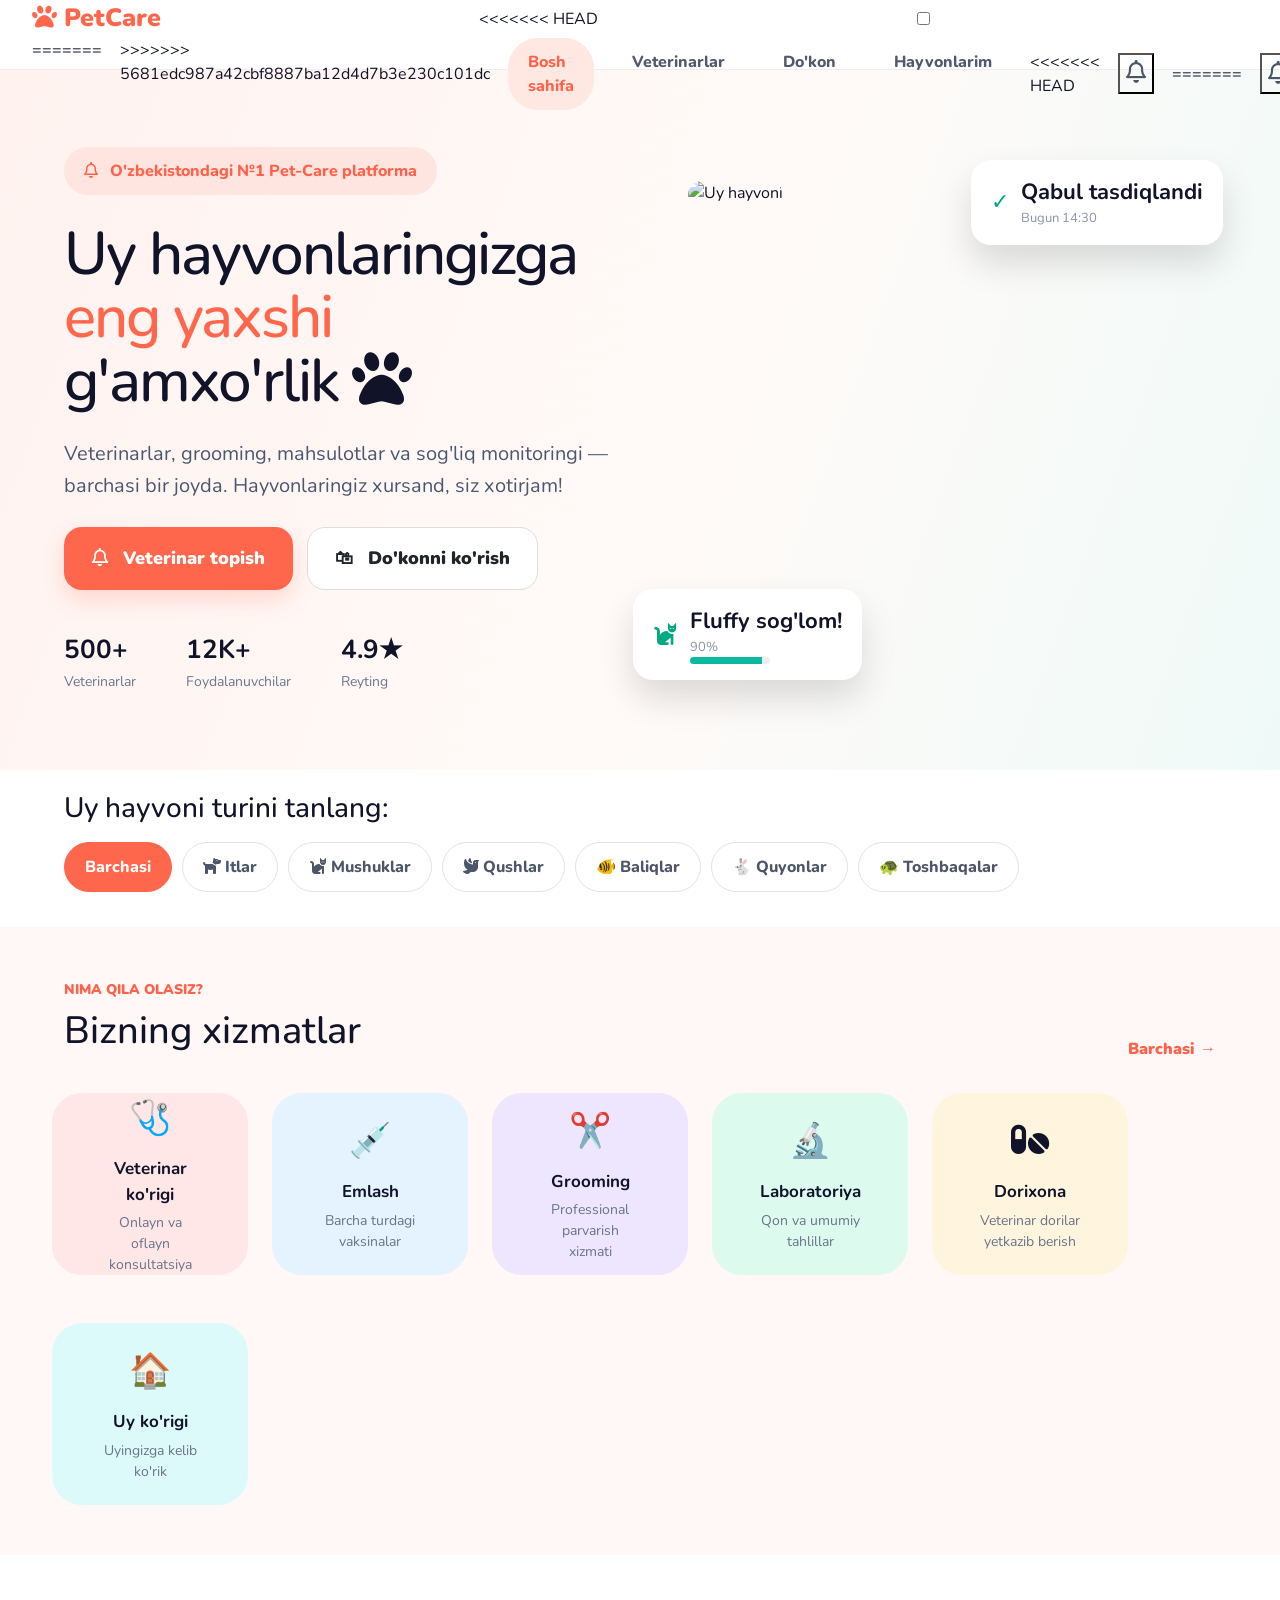
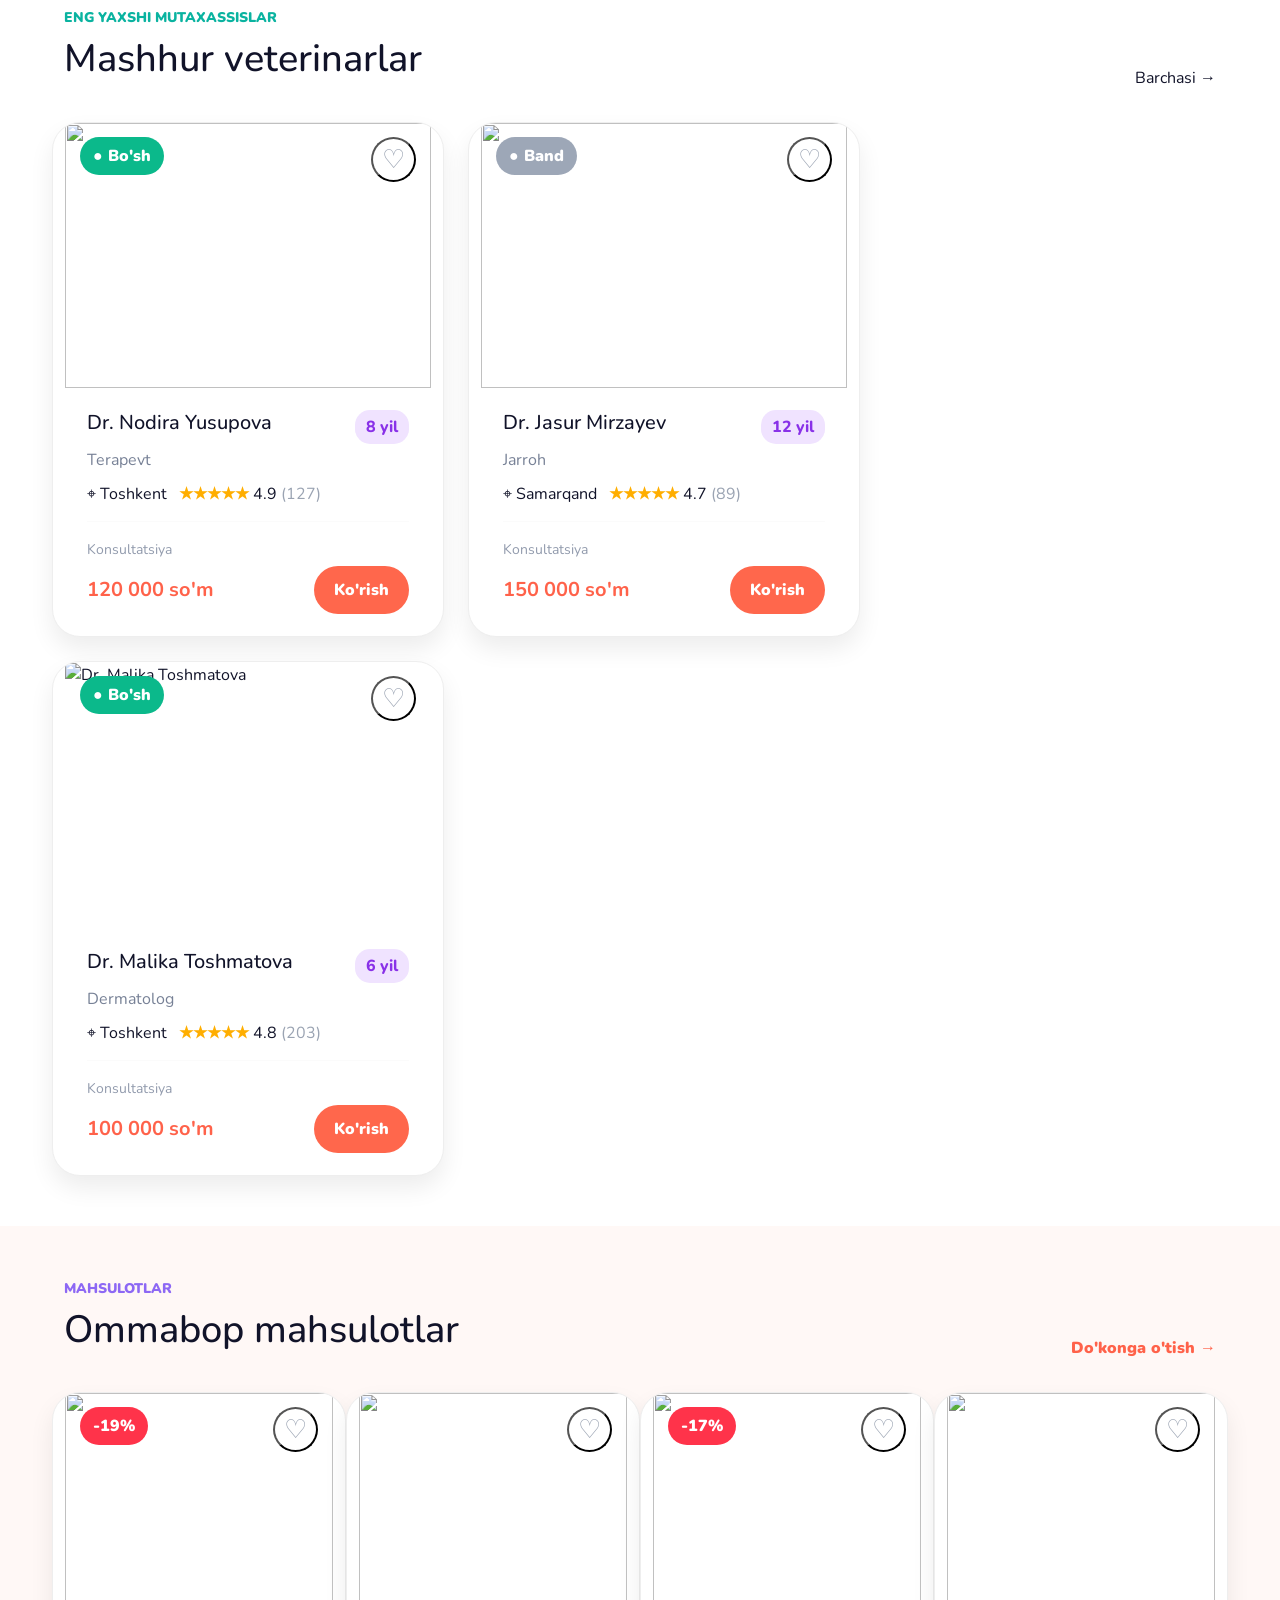
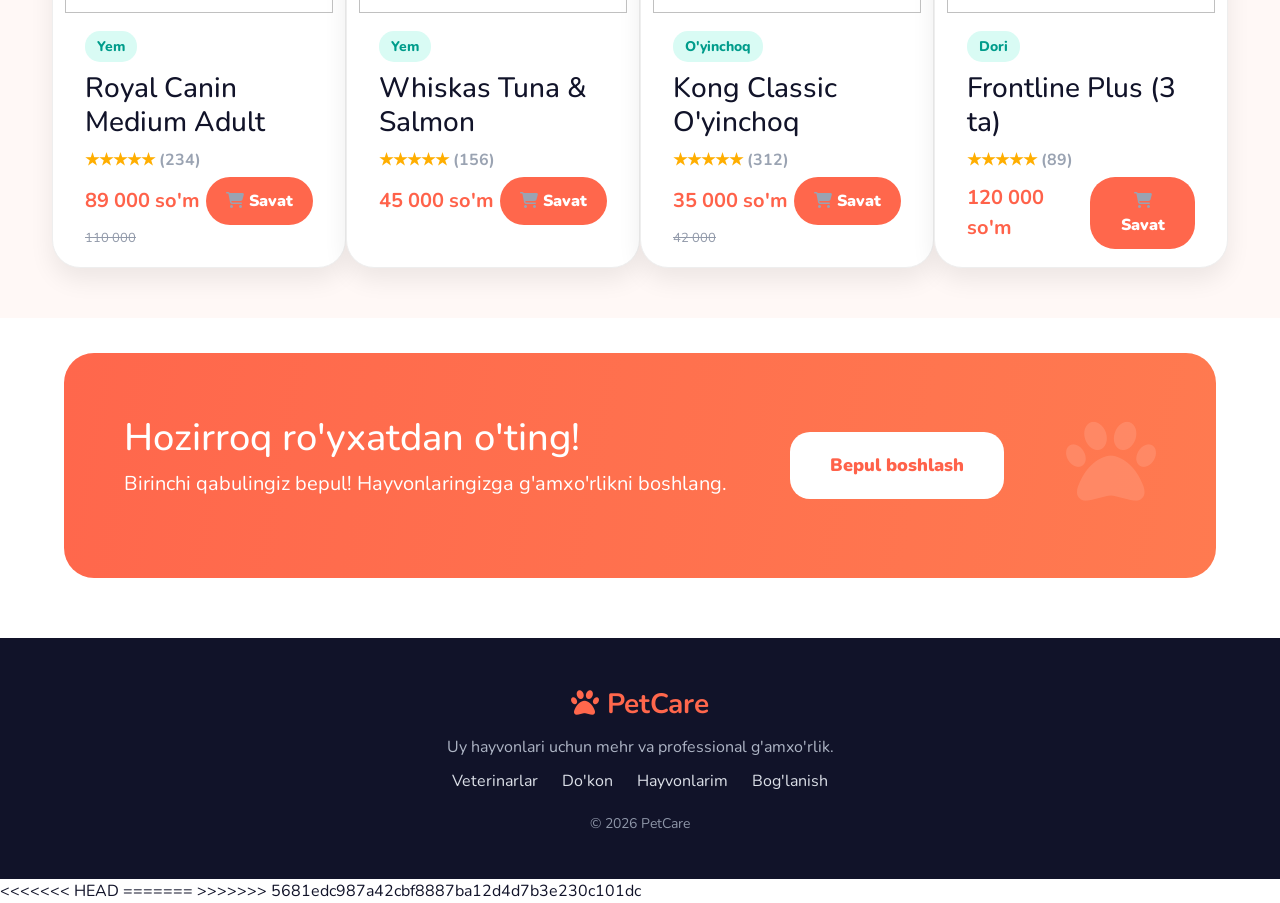
==== commit 8ceb976a: "update" ====
--- a/index.html
+++ b/index.html
@@ -16,14 +16,22 @@
   <body>
     <header class="navbar">
       <a class="logo" href="index.html"><i class="fa-solid fa-paw" aria-hidden="true"></i> <span>PetCare</span></a>
+<<<<<<< HEAD
       <input type="checkbox" id="nav-toggle" class="nav-toggle" aria-hidden="true"><label for="nav-toggle" class="hamburger" aria-label="Menyu"><span></span><span></span><span></span></label><nav>
+=======
+      <nav>
+>>>>>>> 5681edc987a42cbf8887ba12d4d7b3e230c101dc
         <a class="active" href="index.html">Bosh sahifa</a>
         <a href="vets.html">Veterinarlar</a>
         <a href="shop.html">Do'kon</a>
         <a href="pets.html">Hayvonlarim</a>
       </nav>
       <div class="nav-actions">
+<<<<<<< HEAD
         <button id="notify" class="icon"><i class="fa-regular fa-bell" aria-hidden="true"></i></button>
+=======
+        <button id="notify" class="icon"><i class="fa-regular fa-bell" aria-hidden="true"></i><i></i></button>
+>>>>>>> 5681edc987a42cbf8887ba12d4d7b3e230c101dc
         <a class="icon" href="cart.html"><i class="fa-solid fa-cart-shopping" aria-hidden="true"></i></a>
         <a class="avatar" href="profile.html">AK</a>
       </div>
@@ -332,5 +340,10 @@
       <small>© 2026 PetCare</small>
     </footer>
     <div id="toast"></div>
+<<<<<<< HEAD
+=======
+    <script src="script.js"></script>
+  <script src="https://cdn.jsdelivr.net/npm/bootstrap@5.3.3/dist/js/bootstrap.bundle.min.js"></script>
+>>>>>>> 5681edc987a42cbf8887ba12d4d7b3e230c101dc
 </body>
 </html>
--- a/style.css
+++ b/style.css
@@ -1,3 +1,4 @@
+<<<<<<< HEAD
 *{box-sizing:border-box;margin:0;padding:0}html{scroll-behavior:smooth}body{font-family:'Nunito',sans-serif;color:#111329;background:#fff}a{text-decoration:none;color:inherit}button{font-family:inherit;cursor:pointer}.navbar{height:70px;padding:0 32px;display:flex;align-items:center;justify-content:space-between;border-bottom:1px solid #eee;position:sticky;top:0;z-index:20;background:#fff}.logo{font-size:25px;font-weight:900;color:#ff674c}.navbar nav{display:flex;gap:18px}.navbar nav a{padding:12px 20px;border-radius:30px;color:#51596c;font-weight:800}.navbar nav a:hover,.navbar nav a.active{background:#ffe7e2;color:#ff624a}.nav-actions{display:flex;align-items:center;gap:18px}.icon{font-size:23px;background:none;color:#4c5669;position:relative}.avatar{width:46px;height:46px;background:#ff704f;color:#fff;border-radius:50%;display:grid;place-items:center;font-weight:900}.hero{min-height:700px;padding:65px 5vw;display:grid;grid-template-columns:1fr 1fr;align-items:center;background:linear-gradient(110deg,#fff2ef,#fffaf8 55%,#effaf8)}.eyebrow{display:inline-block;background:#ffe5e0;color:#ff624a;border-radius:30px;padding:12px 20px;font-weight:800;margin-bottom:28px}.hero h1{font-size:60px;line-height:1.05;letter-spacing:-2px}.hero h1 span{color:#ff674c}.hero p{font-size:20px;line-height:1.6;color:#4c5870;max-width:690px;margin:25px 0}.buttons{display:flex;gap:14px}.btn{padding:17px 27px;border-radius:18px;font-size:18px;font-weight:900;display:inline-block}.primary{background:#ff674c;color:white;box-shadow:0 10px 22px #ff674c35}.secondary{background:#fff;border:1px solid #ddd}.stats{display:flex;gap:50px;margin-top:40px}.stats b{display:block;font-size:26px}.stats small{color:#6d778c}.hero-photo{position:relative;width:480px;height:480px;justify-self:center}.hero-photo>img{width:100%;height:100%;object-fit:cover;border-radius:65px 65px 45px 45px}.float{position:absolute;background:#fff;padding:16px 20px;border-radius:20px;box-shadow:0 18px 35px #0002;display:flex;gap:12px;align-items:center;color:#00a980;font-size:22px}.float b,.float small{display:block;color:#111329}.float small{color:#8b94a7;font-size:13px}.float.top{right:-55px;top:-20px}.float.bottom{left:-55px;bottom:-20px}.progress{display:block;width:80px;height:7px;background:linear-gradient(90deg,#0bb9a0 90%,#eee 90%);border-radius:20px}.types{padding:22px 5vw 35px}.types h3{margin-bottom:16px}.type-list{display:flex;gap:10px;flex-wrap:wrap}.type{padding:12px 20px;border:1px solid #e0e3e8;background:#fff;border-radius:28px;font-weight:800;color:#4d5669}.type.active,.type:hover{background:#ff674c;color:#fff;border-color:#ff674c}.section{padding:50px 5vw}.soft{background:#fff8f6}.head{display:flex;justify-content:space-between;align-items:end;margin-bottom:32px}.head label{font-weight:900;color:#ff624a;font-size:14px}.head label.teal{color:#0ab3a0}.head label.purple{color:#8d68f4}.head h2{font-size:38px;margin-top:7px}.head>a{color:#ff624a;font-weight:900}.services:not(.row){display:grid;grid-template-columns:repeat(6,1fr);gap:20px}.service{height:182px;border-radius:30px;display:flex;flex-direction:column;justify-content:center;align-items:center;text-align:center;transition:.2s}.service:hover{transform:translateY(-5px)}.service span{font-size:34px;margin-bottom:12px}.service b{font-size:17px}.service small{color:#697388;margin-top:5px}.s1{background:#ffe6e7}.s2{background:#e5f2ff}.s3{background:#eee5ff}.s4{background:#ddfaef}.s5{background:#fff5df}.s6{background:#ddfafa}.vets:not(.row){display:grid;grid-template-columns:repeat(3,1fr);gap:30px}.vet,.product{background:#fff;border-radius:28px;overflow:hidden;border:1px solid #eee;box-shadow:0 12px 25px #00000013}.pic{height:265px;position:relative}.pic img,.prod-img img{width:100%;height:100%;object-fit:cover}.pic em,.prod-img em{position:absolute;top:14px;left:15px;background:#0bb98b;color:#fff;padding:7px 13px;border-radius:20px;font-style:normal;font-weight:900}.pic .busy{background:#9da7b7}.heart{position:absolute;right:15px;top:14px;width:45px;height:45px;border-radius:50%;background:#fff;color:#9aa3b2;font-size:26px}.body{padding:22px}.name{display:flex;justify-content:space-between;align-items:center}.name h3{font-size:20px}.name span{background:#f0e3ff;color:#8931e8;padding:5px 11px;border-radius:15px;font-weight:800}.body p{color:#778196;margin:4px 0 10px}.body strong,.product strong{color:#ffae00}.body i,.product i{color:#9aa3b2;font-style:normal}.body hr{border:0;border-top:1px solid #eee;margin:15px 0}.body small{color:#929bad}.price{display:flex;justify-content:space-between;align-items:center;margin-top:5px}.price b{font-size:20px;color:#ff624a}.price a,.add{background:#ff674c;color:#fff;padding:12px 20px;border-radius:25px;font-weight:900;border:0}.products:not(.row){display:grid;grid-template-columns:repeat(4,1fr);gap:28px}.prod-img{height:220px;position:relative}.prod-img em{background:#ff334a}.prod-body{padding:18px 20px}.prod-body>label{background:#d9fbf4;color:#009c8b;padding:5px 12px;border-radius:15px;font-weight:800;font-size:14px}.prod-body h3{margin:10px 0 8px}.prod-body del{color:#929aaa;font-size:13px}.cta{margin:35px 5vw 60px;padding:45px 60px;border-radius:30px;background:linear-gradient(100deg,#ff674c,#ff7a50);color:#fff;display:flex;align-items:center;justify-content:space-between;overflow:hidden}.cta h2{font-size:38px}.cta p{font-size:20px;margin-top:8px}.cta a{background:#fff;color:#ff624a;padding:20px 40px;border-radius:20px;font-weight:900;font-size:18px}.cta>span{font-size:90px;opacity:.12}footer{background:#111329;color:#fff;text-align:center;padding:45px 20px}footer>b{font-size:28px;color:#ff674c}footer p{color:#aeb5c5;margin:10px}footer a{margin:0 12px;color:#dce0e8}footer small{display:block;color:#8e96a8;margin-top:20px}#toast{position:fixed;right:25px;bottom:25px;background:#111329;color:#fff;padding:15px 22px;border-radius:14px;opacity:0;transform:translateY(15px);transition:.2s;z-index:50}#toast.show{opacity:1;transform:translateY(0)}@media(max-width:1050px){.hero{grid-template-columns:1fr}.hero-photo{display:none}.services{grid-template-columns:repeat(3,1fr)}.products{grid-template-columns:repeat(2,1fr)}}@media(max-width:700px){.navbar{padding:0 15px}.navbar nav{display:none}.hero{padding:45px 20px}.hero h1{font-size:43px}.buttons{flex-direction:column}.stats{gap:20px}.section{padding:40px 20px}.services,.vets,.products{grid-template-columns:1fr}.head{align-items:start;flex-direction:column;gap:15px}.cta{margin:20px;padding:35px 25px;display:block}.cta h2{font-size:30px}.cta a{display:inline-block;margin-top:20px}.type-list{flex-wrap:nowrap;overflow:auto}}
 
 /* Bootstrap 5 + responsive helper layer */
@@ -49,10 +50,905 @@
   .pet { padding: 18px; }
   .pet-icon { width: 70px; height: 70px; font-size: 38px; flex: 0 0 70px; }
   .page h1, .top h1 { font-size: 32px; }
+=======
+* {
+  box-sizing: border-box;
+  margin: 0;
+  padding: 0
+}
+
+html {
+  scroll-behavior: smooth
+}
+
+body {
+  font-family: 'Nunito', sans-serif;
+  color: #111329;
+  background: #fff
+}
+
+a {
+  text-decoration: none;
+  color: inherit
+}
+
+button {
+  font-family: inherit;
+  cursor: pointer
+}
+
+.navbar {
+  height: 70px;
+  padding: 0 32px;
+  display: flex;
+  align-items: center;
+  justify-content: space-between;
+  border-bottom: 1px solid #eee;
+  position: sticky;
+  top: 0;
+  z-index: 20;
+  background: #fff
+}
+
+.logo {
+  font-size: 25px;
+  font-weight: 900;
+  color: #ff674c
+}
+
+.navbar nav {
+  display: flex;
+  gap: 18px
+}
+
+.navbar nav a {
+  padding: 12px 20px;
+  border-radius: 30px;
+  color: #51596c;
+  font-weight: 800
+}
+
+.navbar nav a:hover,
+.navbar nav a.active {
+  background: #ffe7e2;
+  color: #ff624a
+}
+
+.nav-actions {
+  display: flex;
+  align-items: center;
+  gap: 18px
+}
+
+.icon {
+  font-size: 23px;
+  background: none;
+  color: #4c5669;
+  position: relative
+}
+
+.icon i {
+  position: absolute;
+  width: 9px;
+  height: 9px;
+  background: #ff674c;
+  border-radius: 50%;
+  right: -2px;
+  top: -1px
+}
+
+.avatar {
+  width: 46px;
+  height: 46px;
+  background: #ff704f;
+  color: #fff;
+  border-radius: 50%;
+  display: grid;
+  place-items: center;
+  font-weight: 900
+}
+
+.hero {
+  min-height: 700px;
+  padding: 65px 5vw;
+  display: grid;
+  grid-template-columns: 1fr 1fr;
+  align-items: center;
+  background: linear-gradient(110deg, #fff2ef, #fffaf8 55%, #effaf8)
+}
+
+.eyebrow {
+  display: inline-block;
+  background: #ffe5e0;
+  color: #ff624a;
+  border-radius: 30px;
+  padding: 12px 20px;
+  font-weight: 800;
+  margin-bottom: 28px
+}
+
+.hero h1 {
+  font-size: 60px;
+  line-height: 1.05;
+  letter-spacing: -2px
+}
+
+.hero h1 span {
+  color: #ff674c
+}
+
+.hero p {
+  font-size: 20px;
+  line-height: 1.6;
+  color: #4c5870;
+  max-width: 690px;
+  margin: 25px 0
+}
+
+.buttons {
+  display: flex;
+  gap: 14px
+}
+
+.btn {
+  padding: 17px 27px;
+  border-radius: 18px;
+  font-size: 18px;
+  font-weight: 900;
+  display: inline-block
+}
+
+.primary {
+  background: #ff674c;
+  color: white;
+  box-shadow: 0 10px 22px #ff674c35
+}
+
+.secondary {
+  background: #fff;
+  border: 1px solid #ddd
+}
+
+.stats {
+  display: flex;
+  gap: 50px;
+  margin-top: 40px
+}
+
+.stats b {
+  display: block;
+  font-size: 26px
+}
+
+.stats small {
+  color: #6d778c
+}
+
+.hero-photo {
+  position: relative;
+  width: 480px;
+  height: 480px;
+  justify-self: center
+}
+
+.hero-photo>img {
+  width: 100%;
+  height: 100%;
+  object-fit: cover;
+  border-radius: 65px 65px 45px 45px
+}
+
+.float {
+  position: absolute;
+  background: #fff;
+  padding: 16px 20px;
+  border-radius: 20px;
+  box-shadow: 0 18px 35px #0002;
+  display: flex;
+  gap: 12px;
+  align-items: center;
+  color: #00a980;
+  font-size: 22px
+}
+
+.float b,
+.float small {
+  display: block;
+  color: #111329
+}
+
+.float small {
+  color: #8b94a7;
+  font-size: 13px
+}
+
+.float.top {
+  right: -55px;
+  top: -20px
+}
+
+.float.bottom {
+  left: -55px;
+  bottom: -20px
+}
+
+.progress {
+  display: block;
+  width: 80px;
+  height: 7px;
+  background: linear-gradient(90deg, #0bb9a0 90%, #eee 90%);
+  border-radius: 20px
+}
+
+.types {
+  padding: 22px 5vw 35px
+}
+
+.types h3 {
+  margin-bottom: 16px
+}
+
+.type-list {
+  display: flex;
+  gap: 10px;
+  flex-wrap: wrap
+}
+
+.type {
+  padding: 12px 20px;
+  border: 1px solid #e0e3e8;
+  background: #fff;
+  border-radius: 28px;
+  font-weight: 800;
+  color: #4d5669
+}
+
+.type.active,
+.type:hover {
+  background: #ff674c;
+  color: #fff;
+  border-color: #ff674c
+}
+
+.section {
+  padding: 50px 5vw
+}
+
+.soft {
+  background: #fff8f6
+}
+
+.head {
+  display: flex;
+  justify-content: space-between;
+  align-items: end;
+  margin-bottom: 32px
+}
+
+.head label {
+  font-weight: 900;
+  color: #ff624a;
+  font-size: 14px
+}
+
+.head label.teal {
+  color: #0ab3a0
+}
+
+.head label.purple {
+  color: #8d68f4
+}
+
+.head h2 {
+  font-size: 38px;
+  margin-top: 7px
+}
+
+.head>a {
+  color: #ff624a;
+  font-weight: 900
+}
+
+.services:not(.row) {
+  display: grid;
+  grid-template-columns: repeat(6, 1fr);
+  gap: 20px
+}
+
+.service {
+  height: 182px;
+  border-radius: 30px;
+  display: flex;
+  flex-direction: column;
+  justify-content: center;
+  align-items: center;
+  text-align: center;
+  transition: .2s
+}
+
+.service:hover {
+  transform: translateY(-5px)
+}
+
+.service span {
+  font-size: 34px;
+  margin-bottom: 12px
+}
+
+.service b {
+  font-size: 17px
+}
+
+.service small {
+  color: #697388;
+  margin-top: 5px
+}
+
+.s1 {
+  background: #ffe6e7
+}
+
+.s2 {
+  background: #e5f2ff
+}
+
+.s3 {
+  background: #eee5ff
+}
+
+.s4 {
+  background: #ddfaef
+}
+
+.s5 {
+  background: #fff5df
+}
+
+.s6 {
+  background: #ddfafa
+}
+
+.vets:not(.row) {
+  display: grid;
+  grid-template-columns: repeat(3, 1fr);
+  gap: 30px
+}
+
+.vet,
+.product {
+  background: #fff;
+  border-radius: 28px;
+  overflow: hidden;
+  border: 1px solid #eee;
+  box-shadow: 0 12px 25px #00000013
+}
+
+.pic {
+  height: 265px;
+  position: relative
+}
+
+.pic img,
+.prod-img img {
+  width: 100%;
+  height: 100%;
+  object-fit: cover
+}
+
+.pic em,
+.prod-img em {
+  position: absolute;
+  top: 14px;
+  left: 15px;
+  background: #0bb98b;
+  color: #fff;
+  padding: 7px 13px;
+  border-radius: 20px;
+  font-style: normal;
+  font-weight: 900
+}
+
+.pic .busy {
+  background: #9da7b7
+}
+
+.heart {
+  position: absolute;
+  right: 15px;
+  top: 14px;
+  width: 45px;
+  height: 45px;
+  border-radius: 50%;
+  background: #fff;
+  color: #9aa3b2;
+  font-size: 26px
+}
+
+.body {
+  padding: 22px
+}
+
+.name {
+  display: flex;
+  justify-content: space-between;
+  align-items: center
+}
+
+.name h3 {
+  font-size: 20px
+}
+
+.name span {
+  background: #f0e3ff;
+  color: #8931e8;
+  padding: 5px 11px;
+  border-radius: 15px;
+  font-weight: 800
+}
+
+.body p {
+  color: #778196;
+  margin: 4px 0 10px
+}
+
+.body strong,
+.product strong {
+  color: #ffae00
+}
+
+.body i,
+.product i {
+  color: #9aa3b2;
+  font-style: normal
+}
+
+.body hr {
+  border: 0;
+  border-top: 1px solid #eee;
+  margin: 15px 0
+}
+
+.body small {
+  color: #929bad
+}
+
+.price {
+  display: flex;
+  justify-content: space-between;
+  align-items: center;
+  margin-top: 5px
+}
+
+.price b {
+  font-size: 20px;
+  color: #ff624a
+}
+
+.price a,
+.add {
+  background: #ff674c;
+  color: #fff;
+  padding: 12px 20px;
+  border-radius: 25px;
+  font-weight: 900;
+  border: 0
+}
+
+.products:not(.row) {
+  display: grid;
+  grid-template-columns: repeat(4, 1fr);
+  gap: 28px
+}
+
+.prod-img {
+  height: 220px;
+  position: relative
+}
+
+.prod-img em {
+  background: #ff334a
+}
+
+.prod-body {
+  padding: 18px 20px
+}
+
+.prod-body>label {
+  background: #d9fbf4;
+  color: #009c8b;
+  padding: 5px 12px;
+  border-radius: 15px;
+  font-weight: 800;
+  font-size: 14px
+}
+
+.prod-body h3 {
+  margin: 10px 0 8px
+}
+
+.prod-body del {
+  color: #929aaa;
+  font-size: 13px
+}
+
+.cta {
+  margin: 35px 5vw 60px;
+  padding: 45px 60px;
+  border-radius: 30px;
+  background: linear-gradient(100deg, #ff674c, #ff7a50);
+  color: #fff;
+  display: flex;
+  align-items: center;
+  justify-content: space-between;
+  overflow: hidden
+}
+
+.cta h2 {
+  font-size: 38px
+}
+
+.cta p {
+  font-size: 20px;
+  margin-top: 8px
+}
+
+.cta a {
+  background: #fff;
+  color: #ff624a;
+  padding: 20px 40px;
+  border-radius: 20px;
+  font-weight: 900;
+  font-size: 18px
+}
+
+.cta>span {
+  font-size: 90px;
+  opacity: .12
+}
+
+footer {
+  background: #111329;
+  color: #fff;
+  text-align: center;
+  padding: 45px 20px
+}
+
+footer>b {
+  font-size: 28px;
+  color: #ff674c
+}
+
+footer p {
+  color: #aeb5c5;
+  margin: 10px
+}
+
+footer a {
+  margin: 0 12px;
+  color: #dce0e8
+}
+
+footer small {
+  display: block;
+  color: #8e96a8;
+  margin-top: 20px
+}
+
+#toast {
+  position: fixed;
+  right: 25px;
+  bottom: 25px;
+  background: #111329;
+  color: #fff;
+  padding: 15px 22px;
+  border-radius: 14px;
+  opacity: 0;
+  transform: translateY(15px);
+  transition: .2s;
+  z-index: 50
+}
+
+#toast.show {
+  opacity: 1;
+  transform: translateY(0)
+}
+
+@media(max-width:1050px) {
+  .hero {
+    grid-template-columns: 1fr
+  }
+
+  .hero-photo {
+    display: none
+  }
+
+  .services {
+    grid-template-columns: repeat(3, 1fr)
+  }
+
+  .products {
+    grid-template-columns: repeat(2, 1fr)
+  }
+}
+
+@media(max-width:700px) {
+  .navbar {
+    padding: 0 15px
+  }
+
+  .navbar nav {
+    display: none
+  }
+
+  .hero {
+    padding: 45px 20px
+  }
+
+  .hero h1 {
+    font-size: 43px
+  }
+
+  .buttons {
+    flex-direction: column
+  }
+
+  .stats {
+    gap: 20px
+  }
+
+  .section {
+    padding: 40px 20px
+  }
+
+  .services,
+  .vets,
+  .products {
+    grid-template-columns: 1fr
+  }
+
+  .head {
+    align-items: start;
+    flex-direction: column;
+    gap: 15px
+  }
+
+  .cta {
+    margin: 20px;
+    padding: 35px 25px;
+    display: block
+  }
+
+  .cta h2 {
+    font-size: 30px
+  }
+
+  .cta a {
+    display: inline-block;
+    margin-top: 20px
+  }
+
+  .type-list {
+    flex-wrap: nowrap;
+    overflow: auto
+  }
+}
+
+/* Bootstrap 5 + responsive helper layer */
+html,
+body {
+  max-width: 100%;
+  overflow-x: hidden;
+}
+
+img {
+  max-width: 100%;
+}
+
+/* Bootstrap-like responsive navigation on small screens */
+@media (max-width: 991.98px) {
+  .navbar {
+    flex-wrap: wrap;
+    height: auto;
+    min-height: 70px;
+    padding: 10px 20px;
+    gap: 10px;
+  }
+
+  .navbar nav {
+    order: 3;
+    width: 100%;
+    flex-direction: column;
+    gap: 4px;
+    padding: 8px 0 4px;
+  }
+
+  .navbar nav a {
+    width: 100%;
+    text-align: center;
+    padding: 10px 14px;
+  }
+
+  .nav-actions {
+    margin-left: auto;
+  }
+
+  .hero {
+    min-height: auto;
+  }
+
+  .hero-text {
+    width: 100%;
+  }
+
+  .hero-photo {
+    max-width: 100%;
+  }
+}
+
+@media (max-width: 767.98px) {
+  .navbar {
+    padding: 9px 14px;
+  }
+
+  .logo {
+    font-size: 22px;
+  }
+
+  .nav-actions {
+    gap: 10px;
+  }
+
+  .avatar {
+    width: 40px;
+    height: 40px;
+  }
+
+  .hero h1 {
+    font-size: clamp(34px, 9vw, 46px);
+    letter-spacing: -1px;
+  }
+
+  .hero p {
+    font-size: 17px;
+  }
+
+  .stats {
+    flex-wrap: wrap;
+    gap: 18px 28px;
+  }
+
+  .section,
+  .types {
+    padding-left: 15px;
+    padding-right: 15px;
+  }
+
+  .head h2 {
+    font-size: 30px;
+  }
+
+  .cta {
+    margin-left: 15px;
+    margin-right: 15px;
+    padding: 30px 22px;
+  }
+
+  .cta h2 {
+    font-size: 28px;
+  }
+
+  .float.top {
+    right: 5px;
+    top: -12px;
+  }
+
+  .float.bottom {
+    left: 5px;
+    bottom: -12px;
+  }
+
+  .filter-row,
+  .filters {
+    width: 100%;
+  }
+
+  .cards,
+  .products,
+  .pet-grid {
+    width: 100%;
+  }
+
+  .doctor {
+    grid-template-columns: 1fr;
+  }
+
+  .doctor img {
+    min-height: 280px;
+    max-height: 380px;
+  }
+
+  .info {
+    padding: 25px 20px;
+  }
+
+  .info h1 {
+    font-size: 30px;
+  }
+
+  .cart-item,
+  .summary {
+    flex-direction: column;
+    align-items: stretch;
+    gap: 15px;
+  }
+
+  .checkout {
+    width: 100%;
+  }
+
+  footer div {
+    display: flex;
+    flex-wrap: wrap;
+    justify-content: center;
+    gap: 8px;
+  }
+
+  footer a {
+    margin: 0 6px;
+  }
+}
+
+@media (max-width: 575.98px) {
+  .buttons .btn {
+    width: 100%;
+    text-align: center;
+  }
+
+  .search-row {
+    width: 100%;
+  }
+
+  .search,
+  .search-btn {
+    height: 54px;
+  }
+
+  .products,
+  .cards,
+  .vets,
+  .services {
+    grid-template-columns: 1fr !important;
+  }
+
+  .p-img {
+    height: 210px;
+  }
+
+  .photo {
+    height: 230px;
+  }
+
+  .pet {
+    padding: 18px;
+  }
+
+  .pet-icon {
+    width: 70px;
+    height: 70px;
+    font-size: 38px;
+    flex: 0 0 70px;
+  }
+
+  .page h1,
+  .top h1 {
+    font-size: 32px;
+  }
+>>>>>>> 5681edc987a42cbf8887ba12d4d7b3e230c101dc
 }
 
 
 /* PetCare final icon layer */
+<<<<<<< HEAD
 .fa-solid, .fa-regular { line-height: 1; }
 .logo .fa-paw { margin-right: 6px; }
 .nav-icon .fa-cart-shopping, .icon .fa-cart-shopping { font-size: 1.05em; }
@@ -105,3 +1001,119 @@
 button{border:0!important;outline:0!important;-webkit-appearance:none;appearance:none}
 button:focus{outline:0!important;box-shadow:none!important}
 .icon,.nav-icon{border:0!important;outline:0!important;box-shadow:none!important;background:transparent!important}
+=======
+.fa-solid,
+.fa-regular {
+  line-height: 1;
+}
+
+.logo .fa-paw {
+  margin-right: 6px;
+}
+
+.nav-icon .fa-cart-shopping,
+.icon .fa-cart-shopping {
+  font-size: 1.05em;
+}
+
+.fake-img .fa-solid {
+  font-size: 58px;
+}
+
+.heart .fa-heart {
+  pointer-events: none;
+}
+
+/* Kartalar orasini ochish (Bootstrap col ziddiyati bartaraf etilgan) — asl ustunlar soni saqlandi */
+.vets.row {
+  display: grid !important;
+  grid-template-columns: repeat(3, 1fr) !important;
+  gap: 30px !important
+}
+
+.products.row {
+  display: grid !important;
+  grid-template-columns: repeat(4, 1fr) !important;
+  gap: 28px !important
+}
+
+.vets.row>.vet,
+.products.row>.product {
+  width: 100% !important;
+  max-width: 100% !important;
+  padding: 0 !important;
+  margin: 0 !important
+}
+
+@media(max-width:1050px) {
+  .vets.row {
+    grid-template-columns: repeat(2, 1fr) !important
+  }
+
+  .products.row {
+    grid-template-columns: repeat(2, 1fr) !important
+  }
+}
+
+@media(max-width:700px) {
+
+  .vets.row,
+  .products.row {
+    grid-template-columns: 1fr !important
+  }
+}
+
+/* Xizmatlar: hammasi 1 qatorda, kartalar kattalashtirildi, orasi ochiq */
+.services.row {
+  display: grid !important;
+  grid-template-columns: repeat(6, 1fr) !important;
+  gap: 18px !important
+}
+
+.services.row>.service {
+  width: 100% !important;
+  max-width: 100% !important;
+  height: 210px !important;
+  padding: 26px 16px !important;
+  margin: 0 !important;
+  border-radius: 26px !important
+}
+
+.services.row>.service span {
+  font-size: 42px !important;
+  margin-bottom: 16px !important
+}
+
+.services.row>.service b {
+  font-size: 19px !important
+}
+
+.services.row>.service small {
+  font-size: 15px !important;
+  margin-top: 8px !important
+}
+
+@media(max-width:1100px) {
+  .services.row {
+    grid-template-columns: repeat(3, 1fr) !important
+  }
+}
+
+@media(max-width:700px) {
+  .services.row {
+    grid-template-columns: repeat(2, 1fr) !important;
+    gap: 14px !important
+  }
+
+  .services.row>.service {
+    height: 180px !important;
+    padding: 20px 12px !important
+  }
+}
+
+@media(max-width:420px) {
+  .services.row {
+    grid-template-columns: 1fr !important
+  }
+}
+>>>>>>> 5681edc987a42cbf8887ba12d4d7b3e230c101dc
